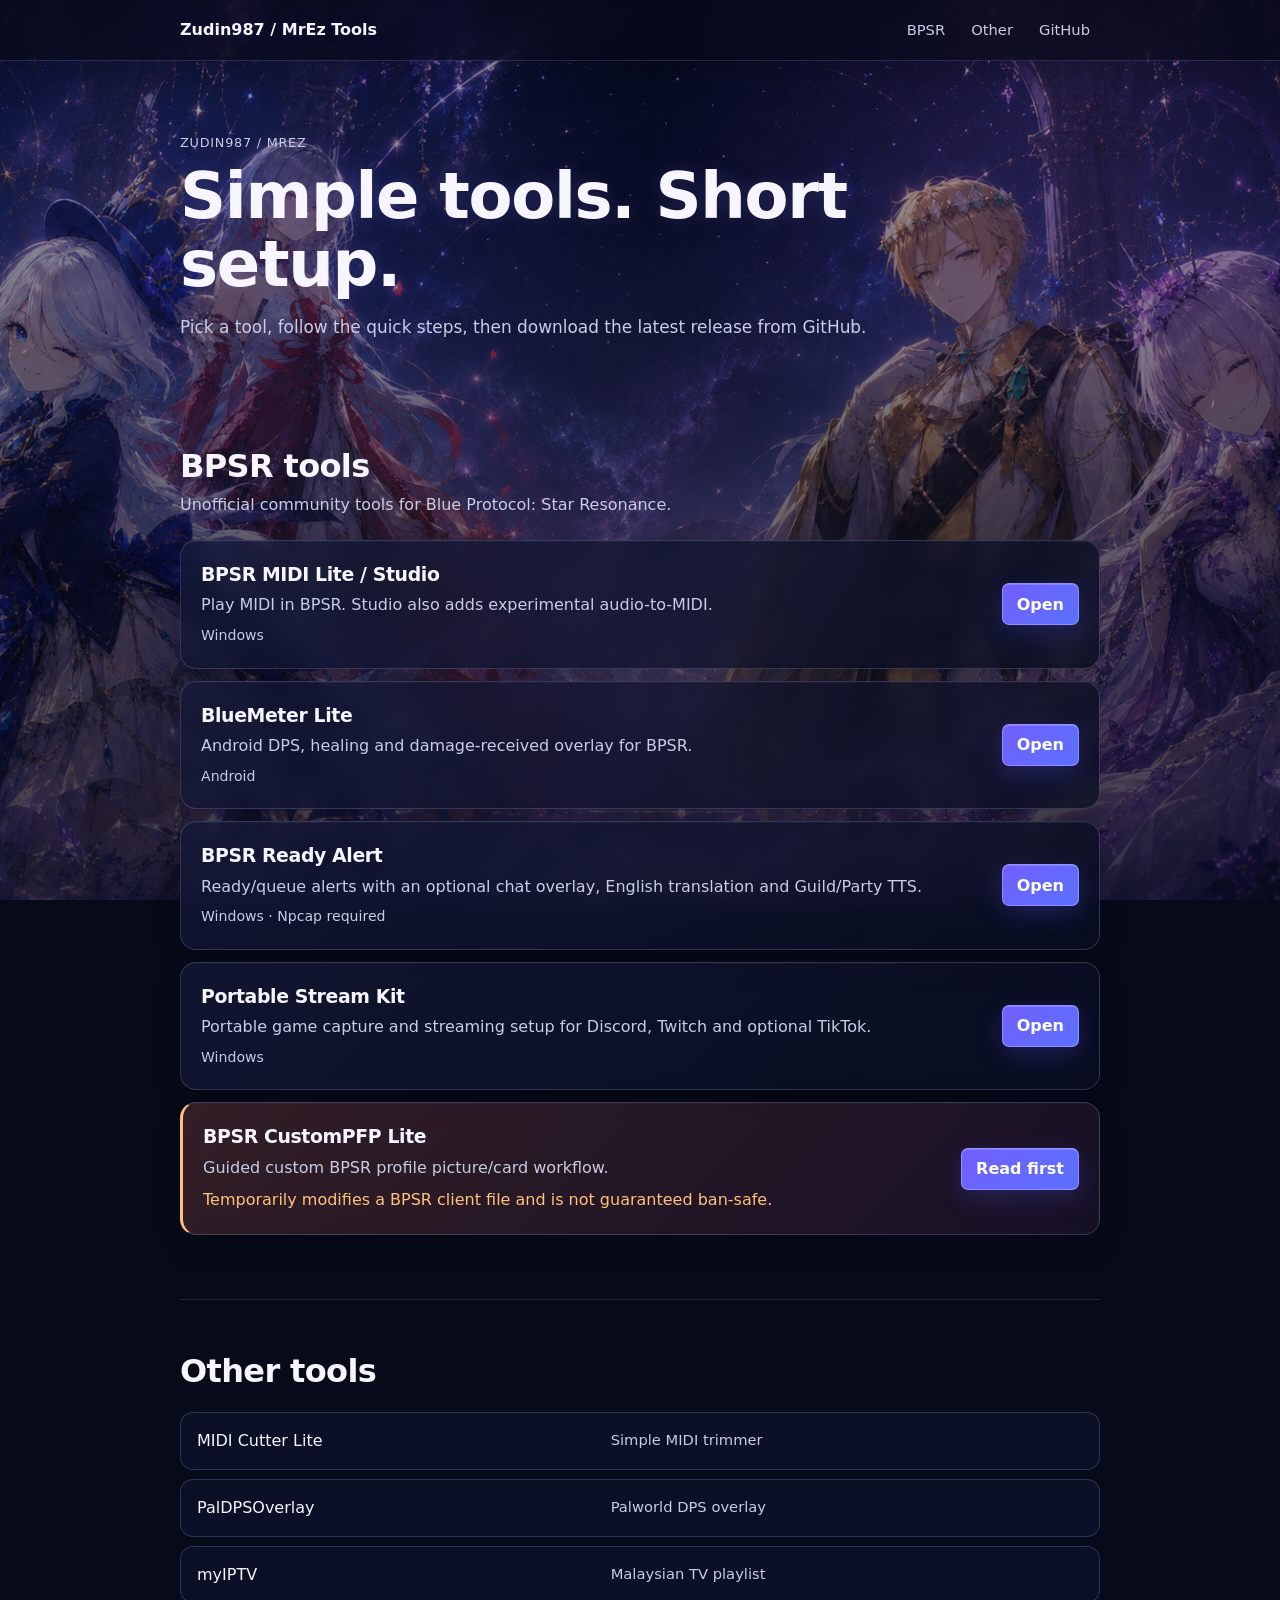
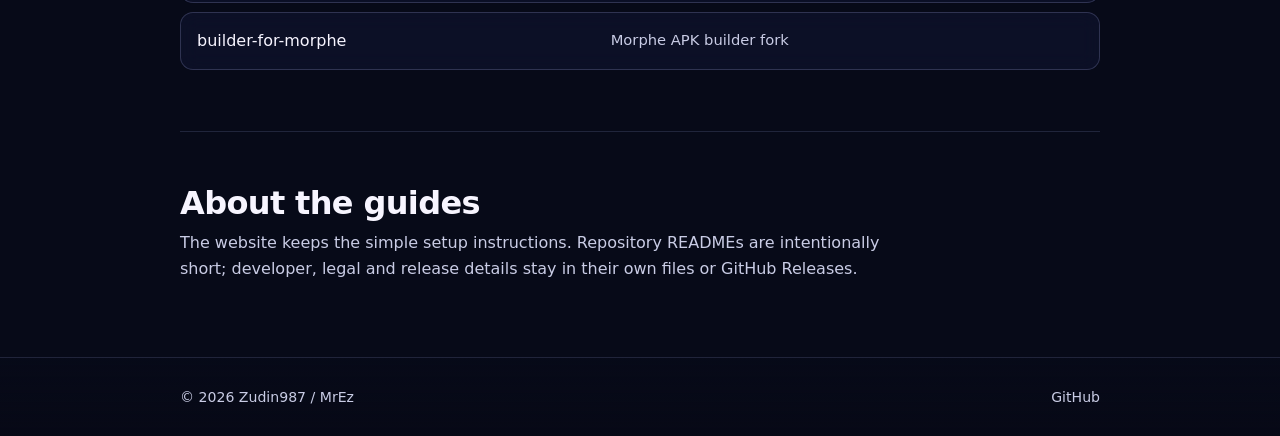
==== index.html @ 85ded92a "Refresh Ready Alert homepage summary" ====
<!doctype html>
<html lang="en">
<head>
  <meta charset="utf-8">
  <meta name="viewport" content="width=device-width, initial-scale=1">
  <meta name="description" content="Simple BPSR, MIDI and streaming tools by Zudin987 / MrEz.">
  <meta name="theme-color" content="#080b1f">
  <meta property="og:title" content="Zudin987 / MrEz Tools">
  <meta property="og:description" content="Simple tools, short setup guides and GitHub downloads.">
  <meta property="og:type" content="website">
  <meta property="og:url" content="https://zudin987.github.io/">
  <link rel="canonical" href="https://zudin987.github.io/">
  <title>Zudin987 / MrEz Tools</title>
  <link rel="icon" href="/favicon.svg" type="image/svg+xml">
  <link rel="stylesheet" href="/styles.css">
  <link rel="stylesheet" href="/theme.css">
  <script>document.documentElement.classList.add('js')</script>
  <script src="/script.js" defer></script>
</head>
<body class="theme-home">
  <a class="skip-link" href="#main">Skip to main content</a>

  <header class="site-header">
    <div class="shell header-inner">
      <a class="brand" href="/">Zudin987 / MrEz Tools</a>
      <button class="nav-toggle" type="button" aria-expanded="false" aria-controls="site-nav">Menu</button>
      <nav id="site-nav" class="site-nav" aria-label="Main navigation">
        <a href="#bpsr-tools">BPSR</a>
        <a href="#other-tools">Other</a>
        <a href="https://github.com/Zudin987">GitHub</a>
      </nav>
    </div>
  </header>

  <main id="main">
    <section class="hero shell">
      <p class="eyebrow">Zudin987 / MrEz</p>
      <h1>Simple tools. Short setup.</h1>
      <p class="hero-lede">Pick a tool, follow the quick steps, then download the latest release from GitHub.</p>
    </section>

    <section id="bpsr-tools" class="section shell">
      <div class="section-heading">
        <h2>BPSR tools</h2>
        <p>Unofficial community tools for Blue Protocol: Star Resonance.</p>
      </div>

      <div class="tool-list">
        <article class="tool-row">
          <div class="tool-copy">
            <h3>BPSR MIDI Lite / Studio</h3>
            <p>Play MIDI in BPSR. Studio also adds experimental audio-to-MIDI.</p>
            <p class="meta">Windows</p>
          </div>
          <a class="button" href="/projects/bpsr-midi/">Open</a>
        </article>

        <article class="tool-row">
          <div class="tool-copy">
            <h3>BlueMeter Lite</h3>
            <p>Android DPS, healing and damage-received overlay for BPSR.</p>
            <p class="meta">Android</p>
          </div>
          <a class="button" href="/projects/bluemeter/">Open</a>
        </article>

        <article class="tool-row">
          <div class="tool-copy">
            <h3>BPSR Ready Alert</h3>
            <p>Ready/queue alerts with an optional chat overlay, English translation and Guild/Party TTS.</p>
            <p class="meta">Windows · Npcap required</p>
          </div>
          <a class="button" href="/projects/readyalert/">Open</a>
        </article>

        <article class="tool-row">
          <div class="tool-copy">
            <h3>Portable Stream Kit</h3>
            <p>Portable game capture and streaming setup for Discord, Twitch and optional TikTok.</p>
            <p class="meta">Windows</p>
          </div>
          <a class="button" href="/projects/streamkit/">Open</a>
        </article>

        <article class="tool-row warning-row">
          <div class="tool-copy">
            <h3>BPSR CustomPFP Lite</h3>
            <p>Guided custom BPSR profile picture/card workflow.</p>
            <p class="warning-text">Temporarily modifies a BPSR client file and is not guaranteed ban-safe.</p>
          </div>
          <a class="button" href="/projects/custompfp/">Read first</a>
        </article>
      </div>
    </section>

    <section id="other-tools" class="section shell">
      <div class="section-heading"><h2>Other tools</h2></div>
      <div class="simple-links">
        <a href="https://github.com/Zudin987/MIDI-Cutter-Lite"><span>MIDI Cutter Lite</span><small>Simple MIDI trimmer</small></a>
        <a href="https://github.com/Zudin987/PalDPSOverlay"><span>PalDPSOverlay</span><small>Palworld DPS overlay</small></a>
        <a href="https://github.com/Zudin987/myIPTV"><span>myIPTV</span><small>Malaysian TV playlist</small></a>
        <a href="https://github.com/Zudin987/builder-for-morphe"><span>builder-for-morphe</span><small>Morphe APK builder fork</small></a>
      </div>
    </section>

    <section class="section shell note-section">
      <h2>About the guides</h2>
      <p>The website keeps the simple setup instructions. Repository READMEs are intentionally short; developer, legal and release details stay in their own files or GitHub Releases.</p>
    </section>
  </main>

  <footer class="site-footer">
    <div class="shell footer-inner">
      <span>© <span id="year">2026</span> Zudin987 / MrEz</span>
      <a href="https://github.com/Zudin987">GitHub</a>
    </div>
  </footer>
</body>
</html>
---- styles.css ----
:root {
  color-scheme: dark;
  --bg: #0d1117;
  --surface: #161b22;
  --text: #f0f3f6;
  --muted: #9da7b3;
  --line: #30363d;
  --link: #7cb7ff;
  --button: #2f81f7;
  --button-hover: #388bfd;
  --warning: #d9b75f;
  --warning-bg: #1c1911;
}

* { box-sizing: border-box; }
html { scroll-behavior: smooth; }
body {
  margin: 0;
  min-width: 320px;
  color: var(--text);
  background: var(--bg);
  font-family: ui-sans-serif, system-ui, -apple-system, BlinkMacSystemFont, "Segoe UI", sans-serif;
  font-size: 16px;
  line-height: 1.6;
  -webkit-font-smoothing: antialiased;
}
img { display: block; max-width: 100%; height: auto; }
a { color: inherit; text-decoration: none; }
p, li, dd, dt, small, span { overflow-wrap: anywhere; }
strong, b { font-weight: 600; }
h1, h2, h3 { margin-top: 0; font-weight: 600; letter-spacing: -.02em; }
h1 { font-size: clamp(2.2rem, 6vw, 4rem); line-height: 1.05; }
h2 { font-size: clamp(1.55rem, 3vw, 2rem); line-height: 1.2; }
h3 { font-size: 1.18rem; line-height: 1.35; }
code {
  padding: .1rem .3rem;
  border: 1px solid var(--line);
  border-radius: 5px;
  background: var(--surface);
  font-size: .92em;
}

.shell { width: min(920px, calc(100% - 32px)); margin-inline: auto; }
.skip-link {
  position: fixed;
  top: 10px;
  left: 10px;
  z-index: 200;
  transform: translateY(-150%);
  padding: 9px 12px;
  border-radius: 7px;
  background: white;
  color: #111;
}
.skip-link:focus { transform: none; }
a:focus-visible, button:focus-visible, summary:focus-visible {
  outline: 3px solid var(--link);
  outline-offset: 3px;
}

.site-header {
  position: sticky;
  top: 0;
  z-index: 100;
  border-bottom: 1px solid var(--line);
  background: rgba(13, 17, 23, .96);
}
.header-inner {
  min-height: 60px;
  display: flex;
  align-items: center;
  justify-content: space-between;
  gap: 20px;
}
.brand { font-weight: 600; white-space: nowrap; }
.brand-mark { display: none; }
.brand-text strong { color: inherit; font-weight: inherit; }
.site-nav { display: flex; align-items: center; gap: 6px; }
.site-nav a {
  min-height: 40px;
  display: inline-flex;
  align-items: center;
  padding: 0 10px;
  border-radius: 7px;
  color: var(--muted);
  font-size: .92rem;
}
.site-nav a:hover { color: var(--text); background: var(--surface); }
.nav-github { border: 0 !important; }
.nav-toggle {
  display: none;
  min-height: 42px;
  padding: 0 12px;
  border: 1px solid var(--line);
  border-radius: 7px;
  color: var(--text);
  background: transparent;
  font: inherit;
}

.hero { padding-block: 72px 54px; }
.hero .eyebrow { margin-bottom: 10px; }
.hero h1 { max-width: 720px; margin-bottom: 16px; }
.hero-lede, .product-lede {
  max-width: 700px;
  margin: 0;
  color: var(--muted);
  font-size: 1.06rem;
}
.hero-summary, .trust-band { display: none; }
.eyebrow {
  margin: 0 0 8px;
  color: var(--muted);
  font-size: .8rem;
  font-weight: 500;
  letter-spacing: .06em;
  text-transform: uppercase;
}

.section { padding-block: 52px; scroll-margin-top: 72px; }
.section + .section { border-top: 1px solid var(--line); }
.section-soft { background: transparent; border: 0; }
.section-heading {
  display: block;
  margin-bottom: 22px;
}
.section-heading h2 { margin-bottom: 7px; }
.section-heading p { max-width: 680px; margin: 0; color: var(--muted); }
.compact-heading { margin-bottom: 18px; }

.tool-list { border-top: 1px solid var(--line); }
.tool-row {
  display: grid;
  grid-template-columns: minmax(0, 1fr) auto;
  align-items: center;
  gap: 24px;
  padding: 22px 0;
  border-bottom: 1px solid var(--line);
}
.tool-copy { min-width: 0; }
.tool-row h3 { margin-bottom: 5px; }
.tool-row p { margin: 0; color: var(--muted); }
.tool-row .meta { margin-top: 6px; font-size: .88rem; }
.warning-row { border-left: 3px solid var(--warning); padding-left: 14px; }
.warning-text { margin-top: 7px !important; color: var(--warning) !important; }

.button {
  min-height: 42px;
  display: inline-flex;
  align-items: center;
  justify-content: center;
  padding: 0 14px;
  border: 1px solid var(--button);
  border-radius: 7px;
  background: var(--button);
  color: white;
  font-weight: 600;
  line-height: 1.2;
  text-align: center;
  white-space: normal;
}
.button:hover { background: var(--button-hover); border-color: var(--button-hover); }
.button.secondary {
  border-color: var(--line);
  background: transparent;
  color: var(--text);
}
.button.secondary:hover { background: var(--surface); }
.button.small { min-height: 40px; font-size: .92rem; }
.text-link { color: var(--link); font-weight: 500; }
.text-link:hover { text-decoration: underline; text-underline-offset: 3px; }
.text-link.strong { font-weight: 500; }

.simple-links { border-top: 1px solid var(--line); }
.simple-links a {
  min-width: 0;
  display: grid;
  grid-template-columns: minmax(0, 1fr) minmax(0, 1.2fr);
  gap: 20px;
  padding: 16px 0;
  border-bottom: 1px solid var(--line);
}
.simple-links span { font-weight: 500; }
.simple-links small { color: var(--muted); font-size: .92rem; }
.note-section h2 { margin-bottom: 8px; }
.note-section p { max-width: 720px; margin: 0; color: var(--muted); }

/* Product pages */
.breadcrumb {
  display: flex;
  flex-wrap: wrap;
  gap: 7px;
  padding-top: 24px;
  color: var(--muted);
  font-size: .88rem;
}
.breadcrumb a { color: var(--link); }
.product-hero {
  display: block;
  padding-block: 38px 48px;
}
.product-kicker { margin-bottom: 10px; }
.product-icon { display: none; }
.product-kicker .eyebrow { margin: 0; }
.product-hero h1 { max-width: 760px; margin-bottom: 16px; }
.product-hero h1 span { color: inherit; }
.product-badges, .badges, .tool-meta { display: none; }
.product-actions, .hero-actions, .tool-actions, .asset-actions {
  display: flex;
  flex-wrap: wrap;
  gap: 10px;
  margin-top: 22px;
}
.release-line { margin: 14px 0 0; color: var(--muted); font-size: .88rem; }
.release-line strong { color: inherit; font-weight: 500; }
.facts-card { display: none; }

.product-section { border-top: 1px solid var(--line); }
.content-grid { display: block; }
.main-column, .side-column { display: block; }
.side-column { position: static; }
.content-card, .download-panel {
  margin: 0;
  padding: 36px 0;
  border: 0;
  border-bottom: 1px solid var(--line);
  border-radius: 0;
  background: transparent;
  box-shadow: none;
}
.content-card h2, .download-panel h2 { margin-bottom: 14px; }
.content-card h3 { margin: 22px 0 6px; }
.content-card p, .download-panel p { color: var(--muted); }
.content-card > p:last-child, .download-panel > p:last-child { margin-bottom: 0; }

.step-list, .feature-list {
  margin: 16px 0 0;
  padding-left: 1.4rem;
}
.step-list li, .feature-list li { margin: 12px 0; padding-left: 4px; }
.step-list li div { display: block; }
.step-list li strong, .step-list li span { display: block; }
.step-list li strong { margin-bottom: 2px; color: var(--text); font-weight: 500; }
.step-list li span { color: var(--muted); }
.feature-list { color: var(--muted); }

.warning-box, .inline-warning, .info-box {
  margin-top: 18px;
  padding: 14px 16px;
  border: 1px solid var(--line);
  border-radius: 7px;
  background: var(--surface);
  color: var(--muted);
}
.warning-box, .inline-warning {
  border-color: #665822;
  background: var(--warning-bg);
  color: #d8c783;
}
.warning-box strong, .inline-warning strong, .info-box strong { color: inherit; font-weight: 500; }

.asset-choice { margin: 16px 0; border-top: 1px solid var(--line); }
.asset-choice a {
  min-width: 0;
  display: grid;
  grid-template-columns: minmax(0, 1fr) auto;
  gap: 16px;
  align-items: center;
  padding: 14px 0;
  border-bottom: 1px solid var(--line);
}
.asset-choice a:hover { color: var(--link); }
.asset-choice span, .asset-choice small { overflow-wrap: anywhere; }
.asset-choice small { display: block; margin-top: 2px; color: var(--muted); }

.links-list { border-top: 1px solid var(--line); }
.links-list a {
  min-width: 0;
  display: grid;
  grid-template-columns: minmax(0, 1fr) auto;
  gap: 16px;
  padding: 12px 0;
  border-bottom: 1px solid var(--line);
  color: var(--link);
}
.screenshot-frame { margin-top: 20px; max-width: 760px; }
.screenshot-frame img { border: 1px solid var(--line); border-radius: 7px; }
.product-footer-cta {
  display: block;
  padding: 0;
  border: 0;
  background: transparent;
}
.product-footer-cta h2 { margin-bottom: 6px; }
.product-footer-cta p { max-width: 650px; margin: 0 0 18px; color: var(--muted); }

/* Compatibility with the old directory/FAQ markup if reached */
.tool-grid, .utility-list, .faq-grid { display: block; }
.tool-card, .utility-list a, details {
  padding: 18px 0;
  border: 0;
  border-bottom: 1px solid var(--line);
  border-radius: 0;
  background: transparent;
}
.tool-card-top, .tool-icon, .utility-mark { display: none; }
.tool-purpose { margin: 0 0 4px; color: var(--muted); font-size: .88rem; font-weight: 400; }
summary { padding: 14px 0; font-weight: 500; cursor: pointer; }
details p { padding: 0 0 16px; color: var(--muted); }
.about-strip { display: block; }
.about-strip p { color: var(--muted); }

.site-footer { margin-top: 24px; border-top: 1px solid var(--line); }
.footer-inner {
  min-height: 78px;
  display: flex;
  align-items: center;
  justify-content: space-between;
  gap: 20px;
  color: var(--muted);
  font-size: .88rem;
}
.footer-inner p { max-width: 620px; margin: 0; text-align: right; }
.footer-brand { display: flex; align-items: center; }

@media (max-width: 700px) {
  .shell { width: min(100% - 24px, 920px); }
  .header-inner { min-height: 56px; }
  .nav-toggle { display: inline-flex; align-items: center; }
  .js .site-nav {
    display: none;
    position: absolute;
    top: 56px;
    left: 12px;
    right: 12px;
    flex-direction: column;
    align-items: stretch;
    padding: 8px;
    border: 1px solid var(--line);
    border-radius: 8px;
    background: var(--surface);
  }
  .js .site-nav.open { display: flex; }
  .site-nav a { min-height: 44px; }
  .hero { padding-block: 52px 40px; }
  .section { padding-block: 42px; }
  .tool-row { grid-template-columns: 1fr; gap: 14px; }
  .tool-row .button { width: 100%; }
  .simple-links a { grid-template-columns: 1fr; gap: 2px; }
  .product-hero { padding-block: 30px 38px; }
  .product-actions, .hero-actions, .asset-actions { flex-direction: column; align-items: stretch; }
  .product-actions .button, .hero-actions .button, .asset-actions .button { width: 100%; }
  .content-card, .download-panel { padding: 30px 0; }
  .footer-inner { min-height: 0; padding: 24px 0; flex-direction: column; align-items: flex-start; gap: 8px; }
  .footer-inner p { text-align: left; }
}

@media (prefers-reduced-motion: reduce) {
  html { scroll-behavior: auto; }
}
---- theme.css ----
:root {
  --bg: #070a18;
  --surface: rgba(14, 18, 40, 0.78);
  --surface-strong: rgba(9, 12, 30, 0.88);
  --text: #f7f5ff;
  --muted: #c9cce5;
  --line: rgba(172, 179, 236, 0.22);
  --link: #dce3ff;
  --button: #7362ff;
  --button-hover: #8778ff;
  --warning: #ffc27d;
  --warning-bg: rgba(58, 33, 26, 0.82);
  --desktop-bg: url("/assets/art/background-desktop.png");
  --mobile-bg: url("/assets/art/background-mobile.png");
}

html { background: var(--bg); }

body {
  position: relative;
  isolation: isolate;
  background: linear-gradient(180deg, rgba(6, 8, 21, 0.88), rgba(7, 9, 24, 0.84));
  background-attachment: fixed;
}

body::before {
  content: "";
  position: fixed;
  inset: 0;
  z-index: -3;
  pointer-events: none;
  background:
    linear-gradient(180deg, rgba(8, 10, 24, 0.26), rgba(8, 10, 24, 0.58)),
    var(--desktop-bg) center top / cover no-repeat;
}

body::after {
  content: "";
  position: fixed;
  inset: 0;
  z-index: -2;
  pointer-events: none;
  background:
    radial-gradient(circle at 18% 20%, rgba(86, 102, 255, 0.14), transparent 26rem),
    radial-gradient(circle at 82% 18%, rgba(176, 108, 255, 0.14), transparent 24rem),
    radial-gradient(circle at 50% 72%, rgba(255, 177, 220, 0.08), transparent 28rem),
    linear-gradient(180deg, rgba(7, 9, 24, 0.10), rgba(7, 9, 24, 0.42));
}

.site-header {
  border-bottom-color: rgba(146, 153, 223, 0.22);
  background: rgba(8, 10, 25, 0.68);
  backdrop-filter: blur(14px) saturate(1.12);
  -webkit-backdrop-filter: blur(14px) saturate(1.12);
  box-shadow: 0 12px 36px rgba(0, 0, 0, 0.18);
}

.brand,
.hero h1,
.product-hero h1 {
  text-shadow: 0 0 20px rgba(140, 132, 255, 0.18);
}

.hero,
.product-hero {
  min-height: 0;
  padding-right: 0;
  overflow: hidden;
}

.hero::before,
.hero::after,
.product-hero::before,
.product-hero::after {
  display: none;
}

.section + .section,
.product-section,
.site-footer {
  border-color: rgba(151, 158, 220, 0.18);
}

.tool-list,
.simple-links,
.links-list,
.asset-choice { border-top: 0; }

.tool-row,
.simple-links a,
.content-card,
.download-panel,
.asset-choice,
.warning-box,
.inline-warning {
  position: relative;
  backdrop-filter: blur(10px);
  -webkit-backdrop-filter: blur(10px);
}

.tool-row {
  margin: 12px 0;
  padding: 21px 20px;
  border: 1px solid var(--line);
  border-radius: 16px;
  background: linear-gradient(135deg, rgba(20, 25, 56, 0.76), rgba(10, 14, 34, 0.80));
  box-shadow: inset 0 1px rgba(255, 255, 255, 0.03), 0 10px 30px rgba(0, 0, 0, 0.16);
}

.tool-row:hover {
  border-color: rgba(170, 177, 255, 0.46);
  box-shadow: inset 0 1px rgba(255, 255, 255, 0.04), 0 14px 36px rgba(0, 0, 0, 0.22);
}

.warning-row {
  border-left: 3px solid var(--warning);
  background: linear-gradient(135deg, rgba(63, 36, 42, 0.78), rgba(25, 18, 40, 0.84));
}

.simple-links a {
  margin: 9px 0;
  padding: 15px 16px;
  border: 1px solid var(--line);
  border-radius: 13px;
  background: rgba(15, 20, 46, 0.68);
}

.simple-links a:hover,
.links-list a:hover,
.asset-choice a:hover {
  border-color: rgba(171, 178, 255, 0.44);
  background: rgba(28, 34, 68, 0.80);
}

.content-card,
.download-panel {
  margin: 15px 0;
  padding: 28px;
  border: 1px solid var(--line);
  border-radius: 16px;
  background: linear-gradient(145deg, rgba(17, 22, 49, 0.82), rgba(10, 14, 34, 0.82));
  box-shadow: 0 14px 40px rgba(0, 0, 0, 0.18);
}

.links-list a,
.asset-choice a {
  padding-inline: 11px;
  border-bottom-color: rgba(151, 158, 220, 0.16);
  border-radius: 8px;
}

.button {
  border-color: rgba(177, 171, 255, 0.58);
  background: linear-gradient(135deg, #725fff, #5a70ff);
  box-shadow: 0 8px 24px rgba(82, 84, 255, 0.24), inset 0 1px rgba(255, 255, 255, 0.18);
}

.button:hover {
  border-color: rgba(214, 209, 255, 0.72);
  background: linear-gradient(135deg, #8574ff, #6a82ff);
}

.button.secondary {
  border-color: var(--line);
  background: rgba(21, 27, 58, 0.78);
}

.button.secondary:hover { background: rgba(35, 42, 82, 0.86); }

.warning-box,
.inline-warning {
  border-color: rgba(255, 190, 116, 0.36);
  background: linear-gradient(135deg, rgba(70, 39, 38, 0.82), rgba(42, 26, 42, 0.82));
}

.screenshot-frame img {
  border-color: rgba(163, 170, 238, 0.28);
  border-radius: 14px;
  box-shadow: 0 16px 40px rgba(0, 0, 0, 0.24);
}

.site-footer {
  background: linear-gradient(180deg, rgba(10, 13, 29, 0.14), rgba(7, 9, 22, 0.78));
}

@media (max-width: 900px) {
  body::before {
    background:
      linear-gradient(180deg, rgba(8, 10, 24, 0.34), rgba(8, 10, 24, 0.62)),
      var(--desktop-bg) 60% top / cover no-repeat;
  }
}

@media (max-width: 700px) {
  .tool-row {
    padding: 18px 16px;
    border-radius: 13px;
  }

  .content-card,
  .download-panel {
    padding: 22px 17px;
    border-radius: 13px;
  }

  .simple-links a { padding: 14px; }

  body::before {
    background:
      linear-gradient(180deg, rgba(8, 10, 24, 0.42), rgba(8, 10, 24, 0.70)),
      var(--mobile-bg) center top / cover no-repeat;
  }
}

@media (prefers-reduced-transparency: reduce) {
  .site-header,
  .tool-row,
  .content-card,
  .download-panel,
  .warning-box,
  .inline-warning {
    backdrop-filter: none;
    -webkit-backdrop-filter: none;
  }
}
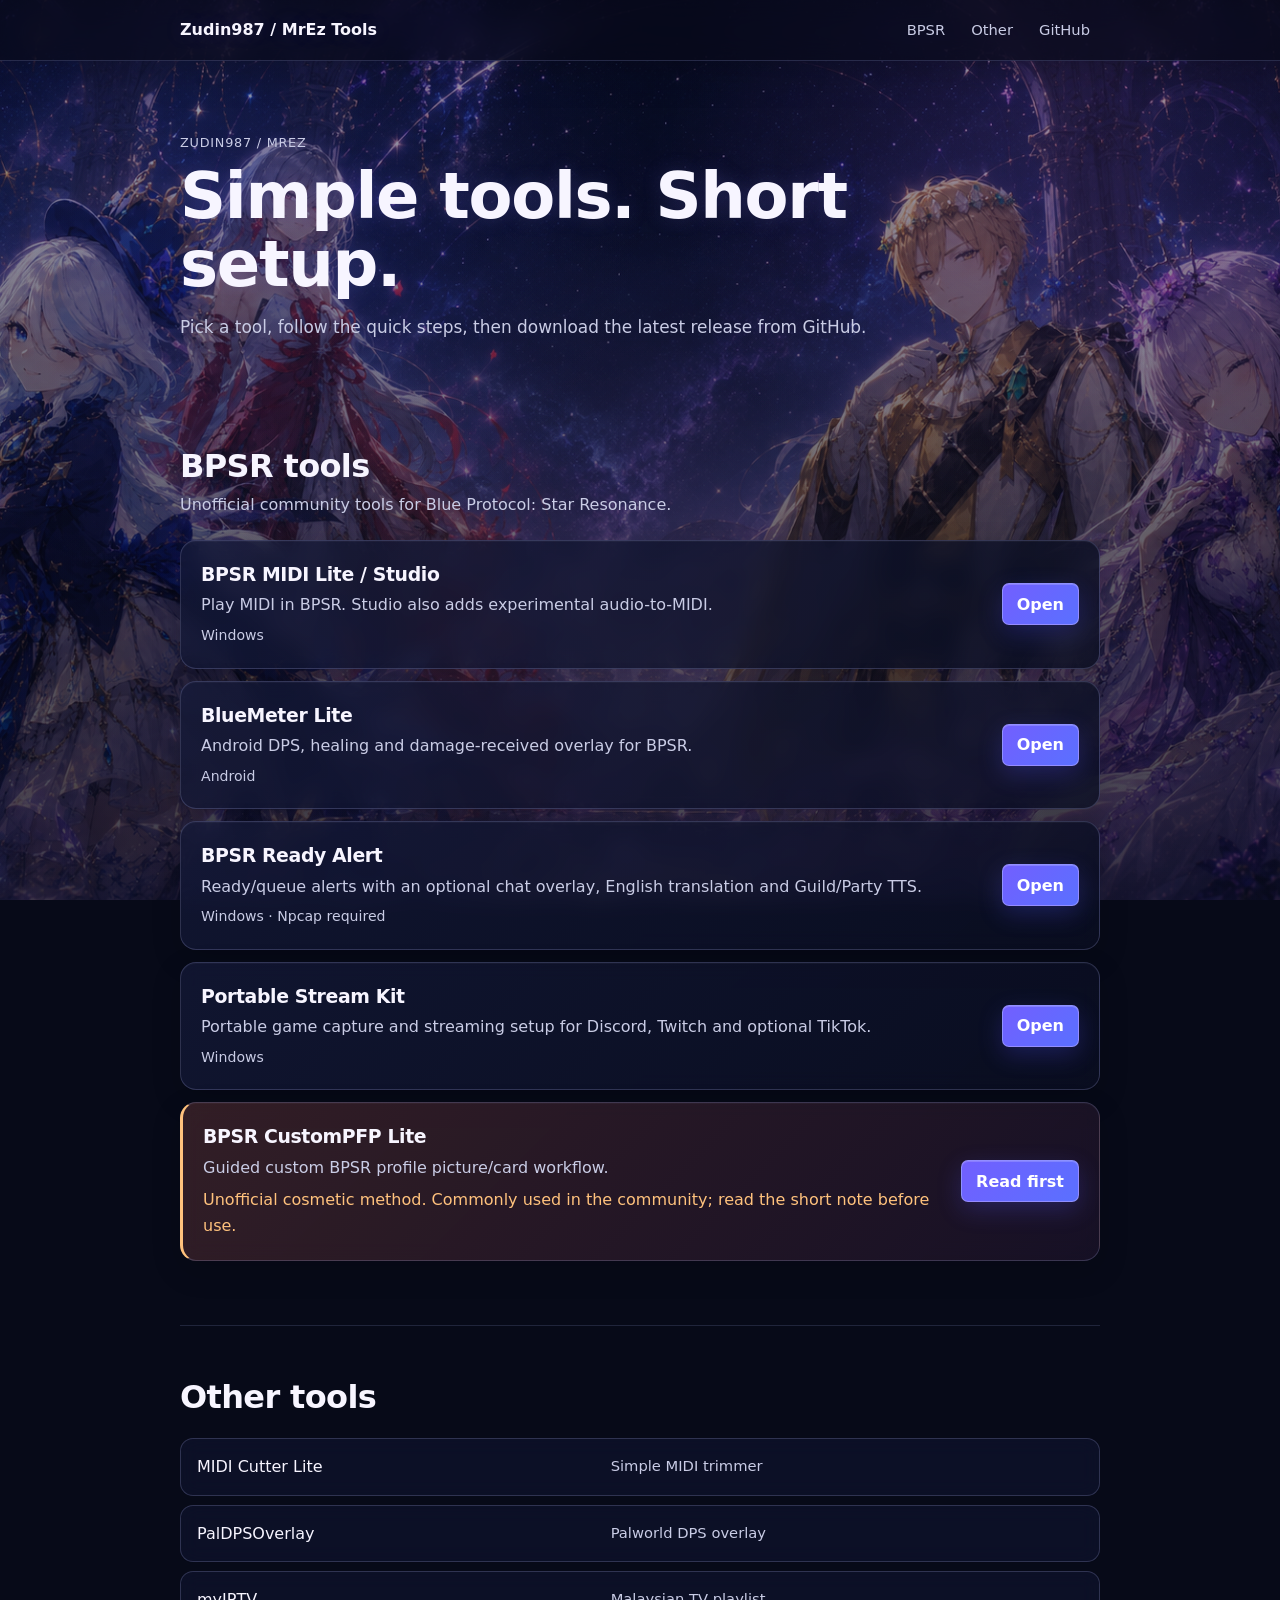
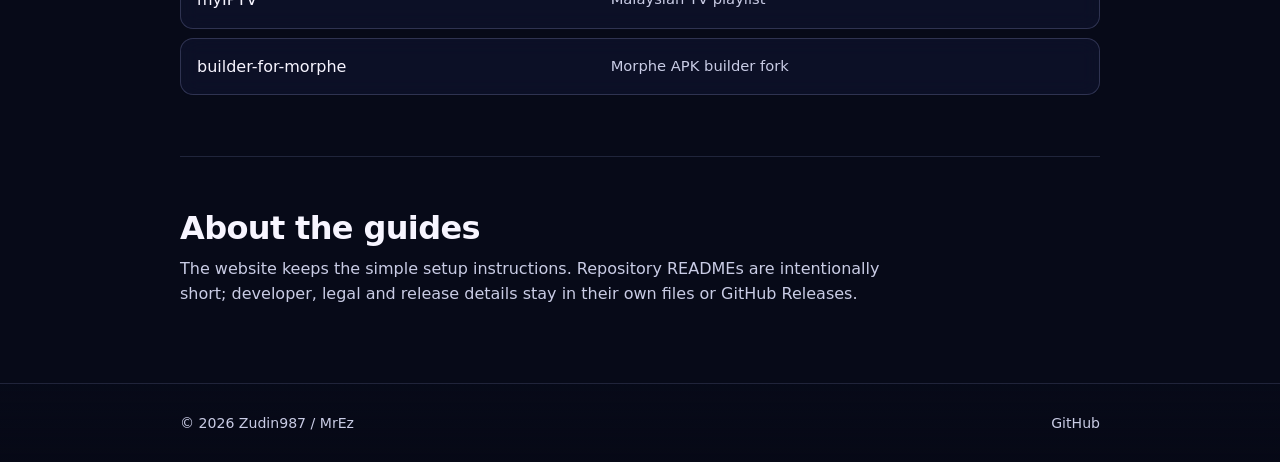
==== commit 5fa16d94: "Soften CustomPFP homepage note" ====
--- a/index.html
+++ b/index.html
@@ -86,7 +86,7 @@
           <div class="tool-copy">
             <h3>BPSR CustomPFP Lite</h3>
             <p>Guided custom BPSR profile picture/card workflow.</p>
-            <p class="warning-text">Temporarily modifies a BPSR client file and is not guaranteed ban-safe.</p>
+            <p class="warning-text">Unofficial cosmetic method. Commonly used in the community; read the short note before use.</p>
           </div>
           <a class="button" href="/projects/custompfp/">Read first</a>
         </article>
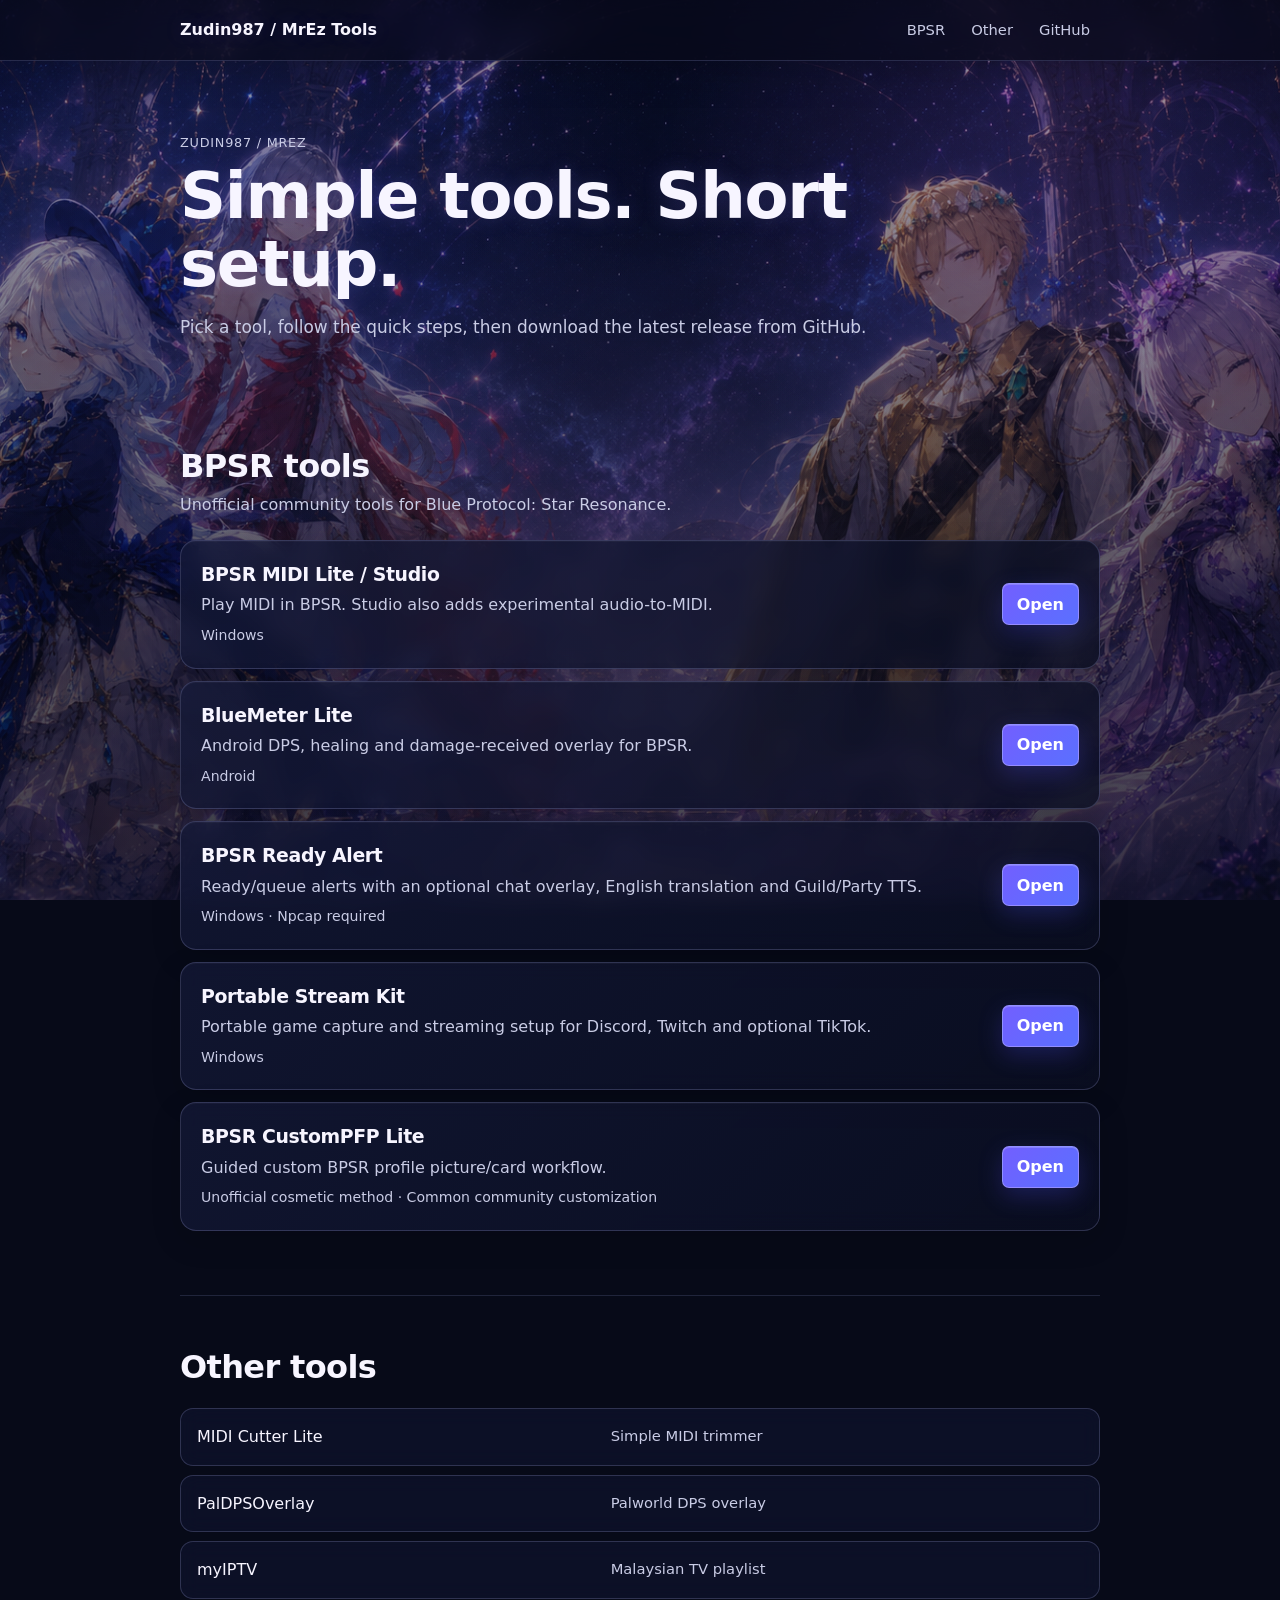
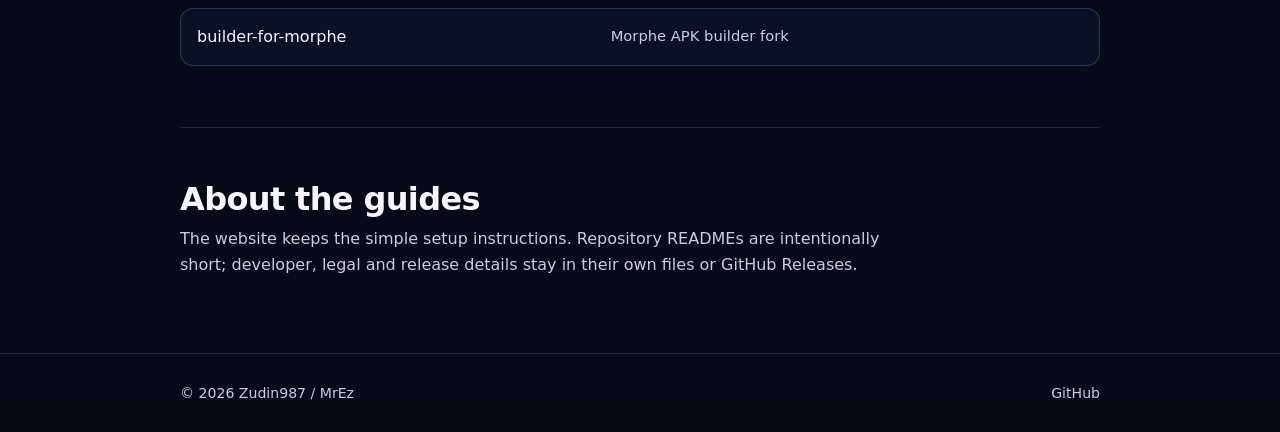
==== commit 88ecb1e3: "Normalize CustomPFP homepage presentation" ====
--- a/index.html
+++ b/index.html
@@ -82,13 +82,13 @@
           <a class="button" href="/projects/streamkit/">Open</a>
         </article>
 
-        <article class="tool-row warning-row">
+        <article class="tool-row">
           <div class="tool-copy">
             <h3>BPSR CustomPFP Lite</h3>
             <p>Guided custom BPSR profile picture/card workflow.</p>
-            <p class="warning-text">Unofficial cosmetic method. Commonly used in the community; read the short note before use.</p>
+            <p class="meta">Unofficial cosmetic method · Common community customization</p>
           </div>
-          <a class="button" href="/projects/custompfp/">Read first</a>
+          <a class="button" href="/projects/custompfp/">Open</a>
         </article>
       </div>
     </section>
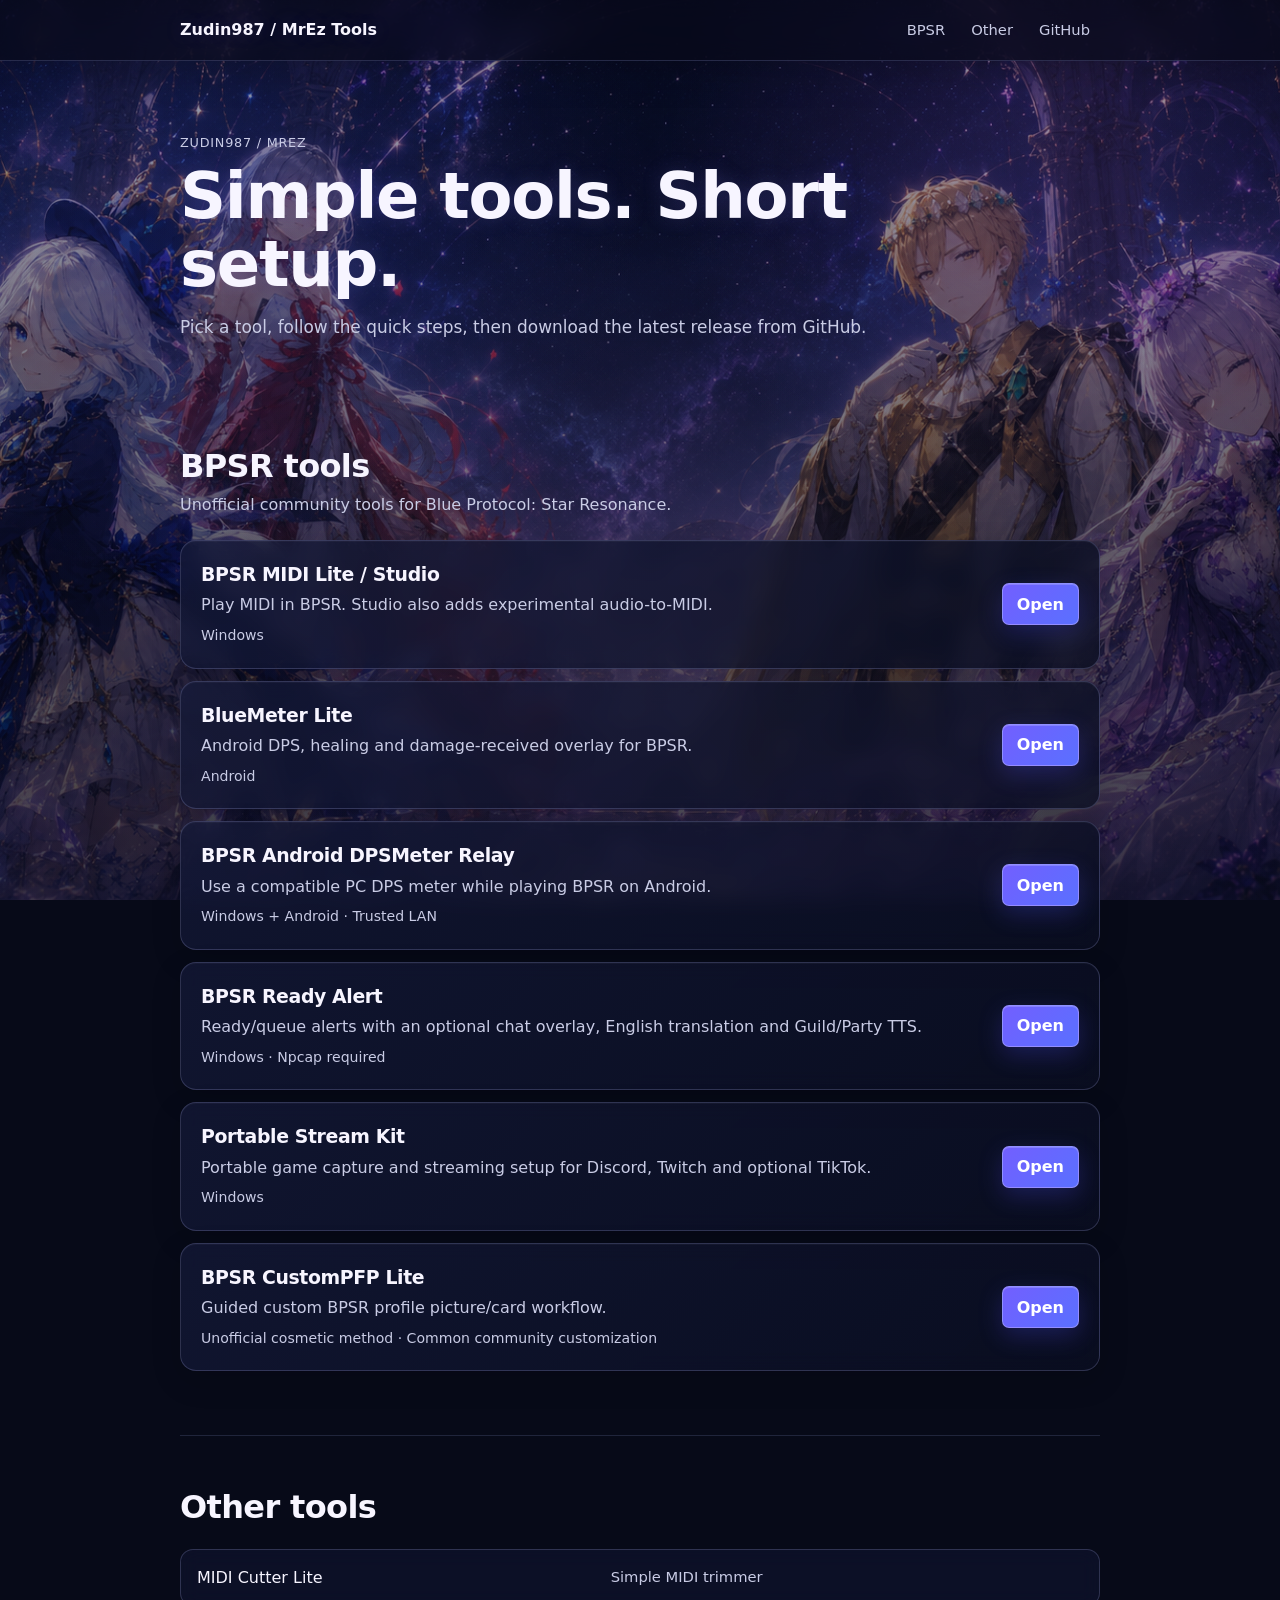
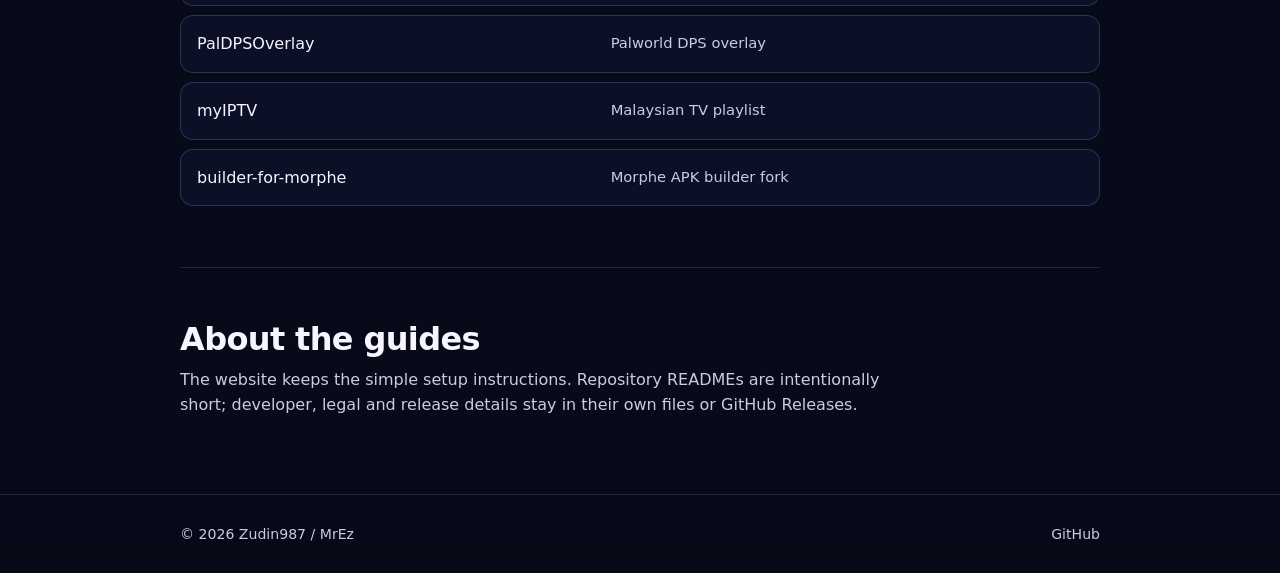
==== commit 6a1f0702: "Add Android Relay to homepage" ====
--- a/index.html
+++ b/index.html
@@ -66,6 +66,15 @@
 
         <article class="tool-row">
           <div class="tool-copy">
+            <h3>BPSR Android DPSMeter Relay</h3>
+            <p>Use a compatible PC DPS meter while playing BPSR on Android.</p>
+            <p class="meta">Windows + Android · Trusted LAN</p>
+          </div>
+          <a class="button" href="/projects/android-relay/">Open</a>
+        </article>
+
+        <article class="tool-row">
+          <div class="tool-copy">
             <h3>BPSR Ready Alert</h3>
             <p>Ready/queue alerts with an optional chat overlay, English translation and Guild/Party TTS.</p>
             <p class="meta">Windows · Npcap required</p>
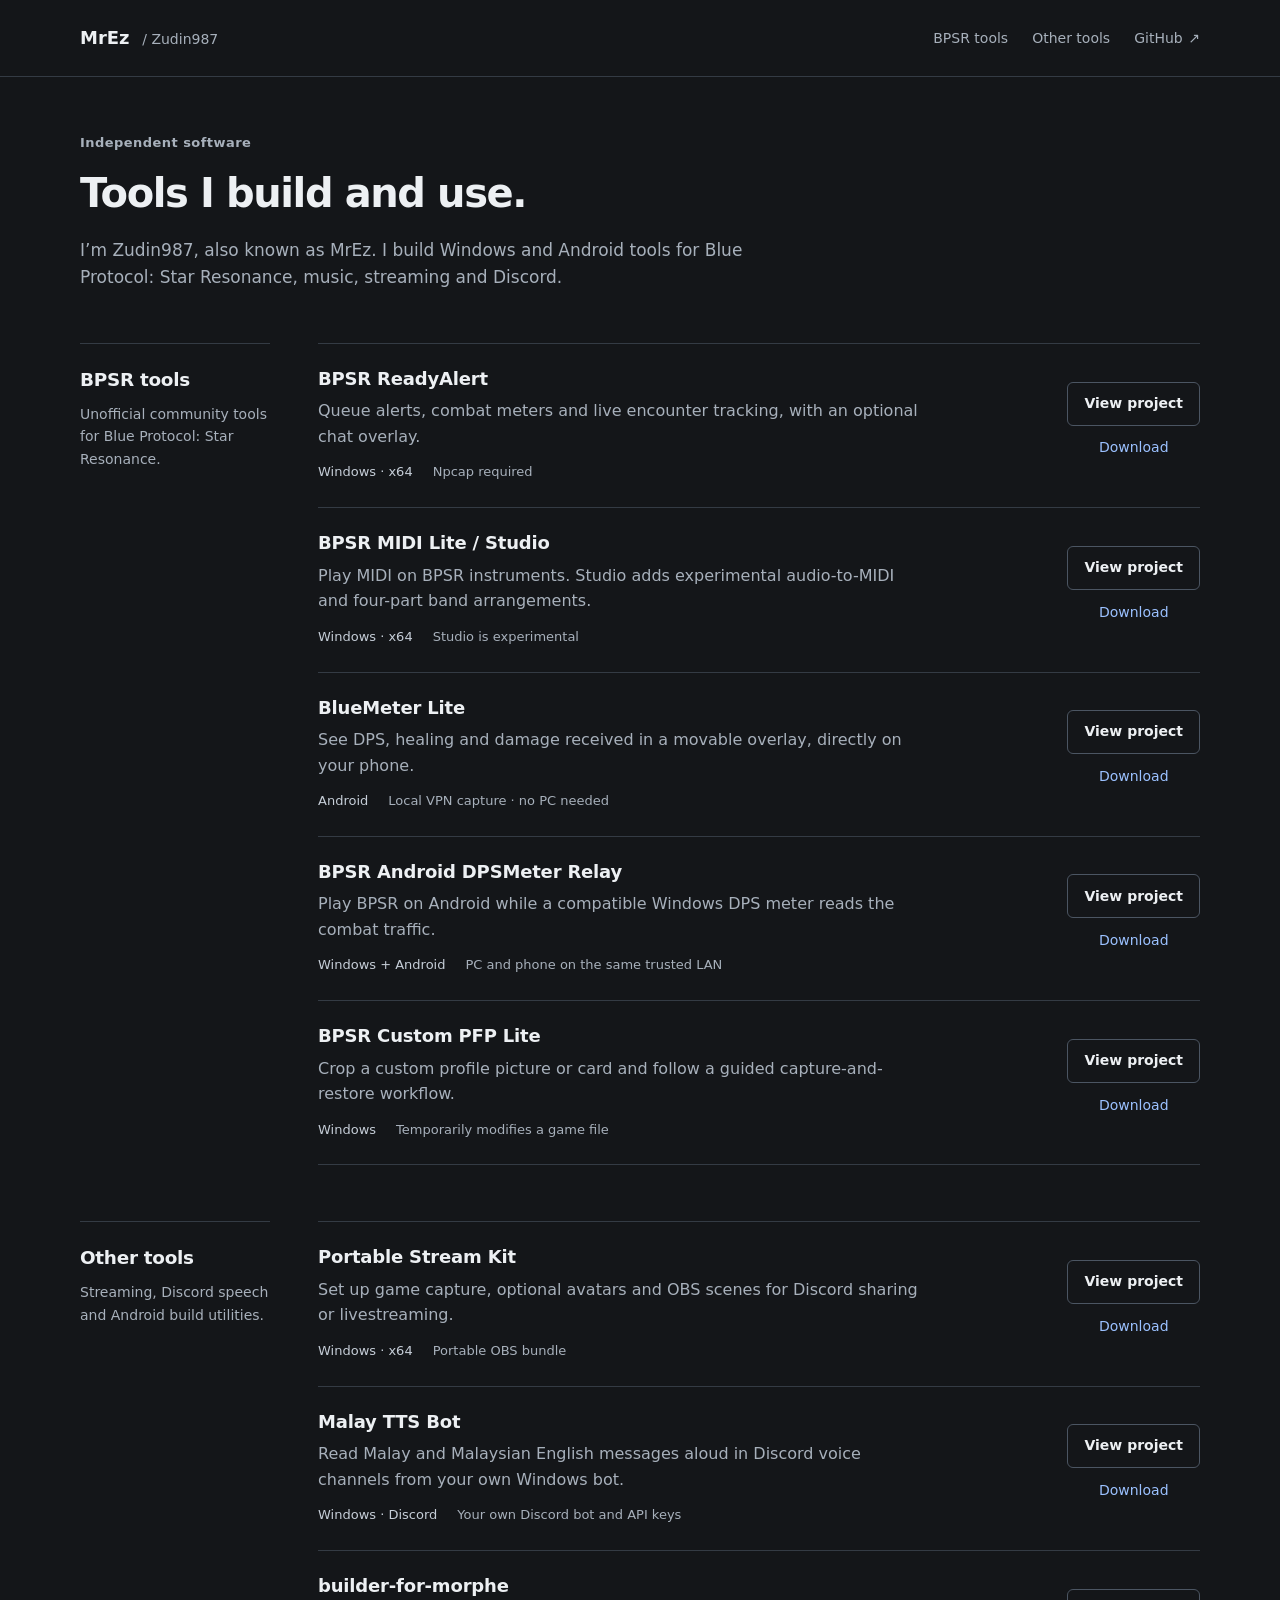
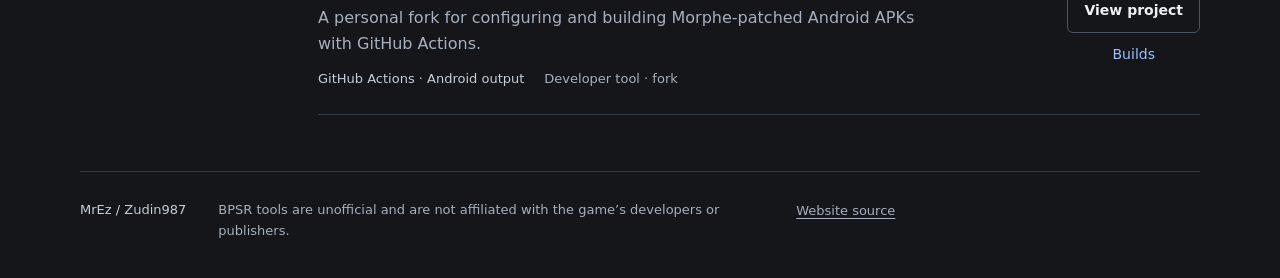
==== commit 5130b148: "Redesign the project directory and unify static project pages" ====
--- a/index.html
+++ b/index.html
@@ -3,126 +3,127 @@
 <head>
   <meta charset="utf-8">
   <meta name="viewport" content="width=device-width, initial-scale=1">
-  <meta name="description" content="Simple BPSR, MIDI and streaming tools by Zudin987 / MrEz.">
-  <meta name="theme-color" content="#080b1f">
-  <meta property="og:title" content="Zudin987 / MrEz Tools">
-  <meta property="og:description" content="Simple tools, short setup guides and GitHub downloads.">
+  <meta name="description" content="Windows and Android tools by MrEz / Zudin987. Explore BPSR companions, MIDI playback, streaming and Discord TTS, with downloads and setup guides.">
+  <meta name="theme-color" content="#141619">
+  <meta property="og:title" content="MrEz / Zudin987 · Windows, Android and BPSR tools">
+  <meta property="og:description" content="Windows and Android tools by MrEz / Zudin987. Explore BPSR companions, MIDI playback, streaming and Discord TTS, with downloads and setup guides.">
   <meta property="og:type" content="website">
   <meta property="og:url" content="https://zudin987.github.io/">
   <link rel="canonical" href="https://zudin987.github.io/">
-  <title>Zudin987 / MrEz Tools</title>
   <link rel="icon" href="/favicon.svg" type="image/svg+xml">
   <link rel="stylesheet" href="/styles.css">
-  <link rel="stylesheet" href="/theme.css">
-  <script>document.documentElement.classList.add('js')</script>
-  <script src="/script.js" defer></script>
+  <title>MrEz / Zudin987 · Windows, Android and BPSR tools</title>
+
 </head>
-<body class="theme-home">
-  <a class="skip-link" href="#main">Skip to main content</a>
-
+<body>
+  <a class="skip-link" href="#main">Skip to content</a>
   <header class="site-header">
     <div class="shell header-inner">
-      <a class="brand" href="/">Zudin987 / MrEz Tools</a>
-      <button class="nav-toggle" type="button" aria-expanded="false" aria-controls="site-nav">Menu</button>
-      <nav id="site-nav" class="site-nav" aria-label="Main navigation">
-        <a href="#bpsr-tools">BPSR</a>
-        <a href="#other-tools">Other</a>
-        <a href="https://github.com/Zudin987">GitHub</a>
+      <a class="brand" href="/" aria-label="MrEz / Zudin987 home">MrEz <span>/ Zudin987</span></a>
+      <nav class="site-nav" aria-label="Main navigation">
+        <a href="/#bpsr-tools">BPSR tools</a>
+        <a href="/#other-tools">Other tools</a>
+        <a href="https://github.com/Zudin987">GitHub <span aria-hidden="true">↗</span></a>
       </nav>
     </div>
   </header>
-
-  <main id="main">
-    <section class="hero shell">
-      <p class="eyebrow">Zudin987 / MrEz</p>
-      <h1>Simple tools. Short setup.</h1>
-      <p class="hero-lede">Pick a tool, follow the quick steps, then download the latest release from GitHub.</p>
-    </section>
-
-    <section id="bpsr-tools" class="section shell">
-      <div class="section-heading">
-        <h2>BPSR tools</h2>
-        <p>Unofficial community tools for Blue Protocol: Star Resonance.</p>
+  <main id="main" class="shell" tabindex="-1">
+    <section class="intro" aria-labelledby="intro-title">
+      <p class="eyebrow">Independent software</p>
+      <h1 id="intro-title">Tools I build and use.</h1>
+      <p>I’m Zudin987, also known as MrEz. I build Windows and Android tools for Blue Protocol: Star Resonance, music, streaming and Discord.</p>
+    </section><section id="bpsr-tools" class="catalog-section" aria-labelledby="bpsr-tools-title">
+          <div class="category-heading"><h2 id="bpsr-tools-title">BPSR tools</h2><p>Unofficial community tools for Blue Protocol: Star Resonance.</p></div>
+          <div class="project-list"><article class="project-row" aria-labelledby="readyalert-title">
+      <div class="project-copy">
+        <h3 id="readyalert-title"><a href="/projects/readyalert/">BPSR ReadyAlert</a></h3>
+        <p>Queue alerts, combat meters and live encounter tracking, with an optional chat overlay.</p>
+        <p class="project-meta"><span>Windows · x64</span><span>Npcap required</span></p>
       </div>
-
-      <div class="tool-list">
-        <article class="tool-row">
-          <div class="tool-copy">
-            <h3>BPSR MIDI Lite / Studio</h3>
-            <p>Play MIDI in BPSR. Studio also adds experimental audio-to-MIDI.</p>
-            <p class="meta">Windows</p>
-          </div>
-          <a class="button" href="/projects/bpsr-midi/">Open</a>
-        </article>
-
-        <article class="tool-row">
-          <div class="tool-copy">
-            <h3>BlueMeter Lite</h3>
-            <p>Android DPS, healing and damage-received overlay for BPSR.</p>
-            <p class="meta">Android</p>
-          </div>
-          <a class="button" href="/projects/bluemeter/">Open</a>
-        </article>
-
-        <article class="tool-row">
-          <div class="tool-copy">
-            <h3>BPSR Android DPSMeter Relay</h3>
-            <p>Use a compatible PC DPS meter while playing BPSR on Android.</p>
-            <p class="meta">Windows + Android · Trusted LAN</p>
-          </div>
-          <a class="button" href="/projects/android-relay/">Open</a>
-        </article>
-
-        <article class="tool-row">
-          <div class="tool-copy">
-            <h3>BPSR Ready Alert</h3>
-            <p>Ready/queue alerts with an optional chat overlay, English translation and Guild/Party TTS.</p>
-            <p class="meta">Windows · Npcap required</p>
-          </div>
-          <a class="button" href="/projects/readyalert/">Open</a>
-        </article>
-
-        <article class="tool-row">
-          <div class="tool-copy">
-            <h3>Portable Stream Kit</h3>
-            <p>Portable game capture and streaming setup for Discord, Twitch and optional TikTok.</p>
-            <p class="meta">Windows</p>
-          </div>
-          <a class="button" href="/projects/streamkit/">Open</a>
-        </article>
-
-        <article class="tool-row">
-          <div class="tool-copy">
-            <h3>BPSR CustomPFP Lite</h3>
-            <p>Guided custom BPSR profile picture/card workflow.</p>
-            <p class="meta">Unofficial cosmetic method · Common community customization</p>
-          </div>
-          <a class="button" href="/projects/custompfp/">Open</a>
-        </article>
+      <div class="row-actions">
+        <a href="/projects/readyalert/" class="button secondary" aria-label="View BPSR ReadyAlert">View project</a>
+        <a href="https://github.com/Zudin987/BPSR-ReadyAlert/releases/latest" class="text-action" aria-label="Download BPSR ReadyAlert">Download</a>
       </div>
-    </section>
-
-    <section id="other-tools" class="section shell">
-      <div class="section-heading"><h2>Other tools</h2></div>
-      <div class="simple-links">
-        <a href="https://github.com/Zudin987/MIDI-Cutter-Lite"><span>MIDI Cutter Lite</span><small>Simple MIDI trimmer</small></a>
-        <a href="https://github.com/Zudin987/PalDPSOverlay"><span>PalDPSOverlay</span><small>Palworld DPS overlay</small></a>
-        <a href="https://github.com/Zudin987/myIPTV"><span>myIPTV</span><small>Malaysian TV playlist</small></a>
-        <a href="https://github.com/Zudin987/builder-for-morphe"><span>builder-for-morphe</span><small>Morphe APK builder fork</small></a>
+    </article><article class="project-row" aria-labelledby="bpsr-midi-title">
+      <div class="project-copy">
+        <h3 id="bpsr-midi-title"><a href="/projects/bpsr-midi/">BPSR MIDI Lite / Studio</a></h3>
+        <p>Play MIDI on BPSR instruments. Studio adds experimental audio-to-MIDI and four-part band arrangements.</p>
+        <p class="project-meta"><span>Windows · x64</span><span>Studio is experimental</span></p>
       </div>
-    </section>
-
-    <section class="section shell note-section">
-      <h2>About the guides</h2>
-      <p>The website keeps the simple setup instructions. Repository READMEs are intentionally short; developer, legal and release details stay in their own files or GitHub Releases.</p>
-    </section>
+      <div class="row-actions">
+        <a href="/projects/bpsr-midi/" class="button secondary" aria-label="View BPSR MIDI Lite / Studio">View project</a>
+        <a href="https://github.com/Zudin987/BPSR-MIDI-Lite/releases/latest" class="text-action" aria-label="Download BPSR MIDI Lite / Studio">Download</a>
+      </div>
+    </article><article class="project-row" aria-labelledby="bluemeter-title">
+      <div class="project-copy">
+        <h3 id="bluemeter-title"><a href="/projects/bluemeter/">BlueMeter Lite</a></h3>
+        <p>See DPS, healing and damage received in a movable overlay, directly on your phone.</p>
+        <p class="project-meta"><span>Android</span><span>Local VPN capture · no PC needed</span></p>
+      </div>
+      <div class="row-actions">
+        <a href="/projects/bluemeter/" class="button secondary" aria-label="View BlueMeter Lite">View project</a>
+        <a href="https://github.com/Zudin987/BPSR-BlueMeter-Lite/releases/latest" class="text-action" aria-label="Download BlueMeter Lite">Download</a>
+      </div>
+    </article><article class="project-row" aria-labelledby="android-relay-title">
+      <div class="project-copy">
+        <h3 id="android-relay-title"><a href="/projects/android-relay/">BPSR Android DPSMeter Relay</a></h3>
+        <p>Play BPSR on Android while a compatible Windows DPS meter reads the combat traffic.</p>
+        <p class="project-meta"><span>Windows + Android</span><span>PC and phone on the same trusted LAN</span></p>
+      </div>
+      <div class="row-actions">
+        <a href="/projects/android-relay/" class="button secondary" aria-label="View BPSR Android DPSMeter Relay">View project</a>
+        <a href="https://github.com/Zudin987/BPSR-Android-DPSMeter-Relay/releases/latest" class="text-action" aria-label="Download BPSR Android DPSMeter Relay">Download</a>
+      </div>
+    </article><article class="project-row" aria-labelledby="custompfp-title">
+      <div class="project-copy">
+        <h3 id="custompfp-title"><a href="/projects/custompfp/">BPSR Custom PFP Lite</a></h3>
+        <p>Crop a custom profile picture or card and follow a guided capture-and-restore workflow.</p>
+        <p class="project-meta"><span>Windows</span><span>Temporarily modifies a game file</span></p>
+      </div>
+      <div class="row-actions">
+        <a href="/projects/custompfp/" class="button secondary" aria-label="View BPSR Custom PFP Lite">View project</a>
+        <a href="https://github.com/Zudin987/BPSR-CustomPFP-Lite/releases/latest" class="text-action" aria-label="Download BPSR Custom PFP Lite">Download</a>
+      </div>
+    </article></div>
+        </section><section id="other-tools" class="catalog-section" aria-labelledby="other-tools-title">
+          <div class="category-heading"><h2 id="other-tools-title">Other tools</h2><p>Streaming, Discord speech and Android build utilities.</p></div>
+          <div class="project-list"><article class="project-row" aria-labelledby="streamkit-title">
+      <div class="project-copy">
+        <h3 id="streamkit-title"><a href="/projects/streamkit/">Portable Stream Kit</a></h3>
+        <p>Set up game capture, optional avatars and OBS scenes for Discord sharing or livestreaming.</p>
+        <p class="project-meta"><span>Windows · x64</span><span>Portable OBS bundle</span></p>
+      </div>
+      <div class="row-actions">
+        <a href="/projects/streamkit/" class="button secondary" aria-label="View Portable Stream Kit">View project</a>
+        <a href="https://github.com/Zudin987/BPSR-Portable-Stream-Kit/releases/latest" class="text-action" aria-label="Download Portable Stream Kit">Download</a>
+      </div>
+    </article><article class="project-row" aria-labelledby="malay-tts-title">
+      <div class="project-copy">
+        <h3 id="malay-tts-title"><a href="/projects/malay-tts/">Malay TTS Bot</a></h3>
+        <p>Read Malay and Malaysian English messages aloud in Discord voice channels from your own Windows bot.</p>
+        <p class="project-meta"><span>Windows · Discord</span><span>Your own Discord bot and API keys</span></p>
+      </div>
+      <div class="row-actions">
+        <a href="/projects/malay-tts/" class="button secondary" aria-label="View Malay TTS Bot">View project</a>
+        <a href="https://github.com/Zudin987/Malay-TTS-Bot/releases/latest" class="text-action" aria-label="Download Malay TTS Bot">Download</a>
+      </div>
+    </article><article class="project-row" aria-labelledby="morphe-builder-title">
+      <div class="project-copy">
+        <h3 id="morphe-builder-title"><a href="/projects/morphe-builder/">builder-for-morphe</a></h3>
+        <p>A personal fork for configuring and building Morphe-patched Android APKs with GitHub Actions.</p>
+        <p class="project-meta"><span>GitHub Actions · Android output</span><span>Developer tool · fork</span></p>
+      </div>
+      <div class="row-actions">
+        <a href="/projects/morphe-builder/" class="button secondary" aria-label="View builder-for-morphe">View project</a>
+        <a href="https://github.com/Zudin987/builder-for-morphe/releases" class="text-action" aria-label="Builds builder-for-morphe">Builds</a>
+      </div>
+    </article></div>
+        </section>
   </main>
-
-  <footer class="site-footer">
-    <div class="shell footer-inner">
-      <span>© <span id="year">2026</span> Zudin987 / MrEz</span>
-      <a href="https://github.com/Zudin987">GitHub</a>
-    </div>
+  <footer class="site-footer shell">
+    <span>MrEz / Zudin987</span>
+    <p>BPSR tools are unofficial and are not affiliated with the game’s developers or publishers.</p>
+    <a href="https://github.com/Zudin987/Zudin987.github.io">Website source</a>
   </footer>
 </body>
 </html>
--- a/styles.css
+++ b/styles.css
@@ -1,360 +1,129 @@
 :root {
   color-scheme: dark;
-  --bg: #0d1117;
-  --surface: #161b22;
-  --text: #f0f3f6;
-  --muted: #9da7b3;
-  --line: #30363d;
-  --link: #7cb7ff;
-  --button: #2f81f7;
-  --button-hover: #388bfd;
-  --warning: #d9b75f;
-  --warning-bg: #1c1911;
-}
-
-* { box-sizing: border-box; }
-html { scroll-behavior: smooth; }
-body {
-  margin: 0;
-  min-width: 320px;
-  color: var(--text);
-  background: var(--bg);
-  font-family: ui-sans-serif, system-ui, -apple-system, BlinkMacSystemFont, "Segoe UI", sans-serif;
+  --bg: #141619;
+  --surface: #1c2025;
+  --text: #edf0f3;
+  --muted: #a7b0bb;
+  --line: #343b44;
+  --accent: #9bc1ff;
+  --accent-hover: #bed7ff;
+  font-family: "Segoe UI", system-ui, -apple-system, BlinkMacSystemFont, sans-serif;
   font-size: 16px;
   line-height: 1.6;
-  -webkit-font-smoothing: antialiased;
-}
-img { display: block; max-width: 100%; height: auto; }
-a { color: inherit; text-decoration: none; }
-p, li, dd, dt, small, span { overflow-wrap: anywhere; }
-strong, b { font-weight: 600; }
-h1, h2, h3 { margin-top: 0; font-weight: 600; letter-spacing: -.02em; }
-h1 { font-size: clamp(2.2rem, 6vw, 4rem); line-height: 1.05; }
-h2 { font-size: clamp(1.55rem, 3vw, 2rem); line-height: 1.2; }
-h3 { font-size: 1.18rem; line-height: 1.35; }
-code {
-  padding: .1rem .3rem;
-  border: 1px solid var(--line);
-  border-radius: 5px;
-  background: var(--surface);
-  font-size: .92em;
-}
-
-.shell { width: min(920px, calc(100% - 32px)); margin-inline: auto; }
-.skip-link {
-  position: fixed;
-  top: 10px;
-  left: 10px;
-  z-index: 200;
-  transform: translateY(-150%);
-  padding: 9px 12px;
-  border-radius: 7px;
-  background: white;
-  color: #111;
-}
-.skip-link:focus { transform: none; }
-a:focus-visible, button:focus-visible, summary:focus-visible {
-  outline: 3px solid var(--link);
-  outline-offset: 3px;
-}
-
-.site-header {
-  position: sticky;
-  top: 0;
-  z-index: 100;
-  border-bottom: 1px solid var(--line);
-  background: rgba(13, 17, 23, .96);
-}
-.header-inner {
-  min-height: 60px;
-  display: flex;
-  align-items: center;
-  justify-content: space-between;
-  gap: 20px;
-}
-.brand { font-weight: 600; white-space: nowrap; }
-.brand-mark { display: none; }
-.brand-text strong { color: inherit; font-weight: inherit; }
-.site-nav { display: flex; align-items: center; gap: 6px; }
-.site-nav a {
-  min-height: 40px;
-  display: inline-flex;
-  align-items: center;
-  padding: 0 10px;
-  border-radius: 7px;
-  color: var(--muted);
-  font-size: .92rem;
-}
-.site-nav a:hover { color: var(--text); background: var(--surface); }
-.nav-github { border: 0 !important; }
-.nav-toggle {
-  display: none;
-  min-height: 42px;
-  padding: 0 12px;
-  border: 1px solid var(--line);
-  border-radius: 7px;
-  color: var(--text);
-  background: transparent;
-  font: inherit;
-}
-
-.hero { padding-block: 72px 54px; }
-.hero .eyebrow { margin-bottom: 10px; }
-.hero h1 { max-width: 720px; margin-bottom: 16px; }
-.hero-lede, .product-lede {
-  max-width: 700px;
-  margin: 0;
-  color: var(--muted);
-  font-size: 1.06rem;
-}
-.hero-summary, .trust-band { display: none; }
-.eyebrow {
-  margin: 0 0 8px;
-  color: var(--muted);
-  font-size: .8rem;
-  font-weight: 500;
-  letter-spacing: .06em;
-  text-transform: uppercase;
-}
-
-.section { padding-block: 52px; scroll-margin-top: 72px; }
-.section + .section { border-top: 1px solid var(--line); }
-.section-soft { background: transparent; border: 0; }
-.section-heading {
-  display: block;
-  margin-bottom: 22px;
-}
-.section-heading h2 { margin-bottom: 7px; }
-.section-heading p { max-width: 680px; margin: 0; color: var(--muted); }
-.compact-heading { margin-bottom: 18px; }
-
-.tool-list { border-top: 1px solid var(--line); }
-.tool-row {
-  display: grid;
-  grid-template-columns: minmax(0, 1fr) auto;
-  align-items: center;
-  gap: 24px;
-  padding: 22px 0;
-  border-bottom: 1px solid var(--line);
-}
-.tool-copy { min-width: 0; }
-.tool-row h3 { margin-bottom: 5px; }
-.tool-row p { margin: 0; color: var(--muted); }
-.tool-row .meta { margin-top: 6px; font-size: .88rem; }
-.warning-row { border-left: 3px solid var(--warning); padding-left: 14px; }
-.warning-text { margin-top: 7px !important; color: var(--warning) !important; }
-
-.button {
-  min-height: 42px;
-  display: inline-flex;
-  align-items: center;
-  justify-content: center;
-  padding: 0 14px;
-  border: 1px solid var(--button);
-  border-radius: 7px;
-  background: var(--button);
-  color: white;
-  font-weight: 600;
-  line-height: 1.2;
-  text-align: center;
-  white-space: normal;
-}
-.button:hover { background: var(--button-hover); border-color: var(--button-hover); }
-.button.secondary {
-  border-color: var(--line);
-  background: transparent;
+  background: var(--bg);
   color: var(--text);
 }
-.button.secondary:hover { background: var(--surface); }
-.button.small { min-height: 40px; font-size: .92rem; }
-.text-link { color: var(--link); font-weight: 500; }
-.text-link:hover { text-decoration: underline; text-underline-offset: 3px; }
-.text-link.strong { font-weight: 500; }
-
-.simple-links { border-top: 1px solid var(--line); }
-.simple-links a {
-  min-width: 0;
-  display: grid;
-  grid-template-columns: minmax(0, 1fr) minmax(0, 1.2fr);
-  gap: 20px;
-  padding: 16px 0;
-  border-bottom: 1px solid var(--line);
+* { box-sizing: border-box; }
+body { margin: 0; }
+::selection { background: #3a5680; color: #fff; }
+a { color: var(--accent); text-underline-offset: .22em; text-decoration-thickness: 1px; }
+a:hover { color: var(--accent-hover); }
+a:active { color: #fff; }
+a:focus-visible { outline: 2px solid var(--accent); outline-offset: 5px; border-radius: 3px; }
+h1, h2, h3, p, figure { margin: 0; }
+h1, h2, h3 { color: var(--text); line-height: 1.25; font-weight: 600; }
+h1 { font-size: clamp(1.85rem, 3.2vw, 2.5rem); letter-spacing: -.035em; overflow-wrap: anywhere; }
+h2 { font-size: 1.15rem; letter-spacing: -.015em; }
+h3 { font-size: 1.125rem; letter-spacing: -.01em; }
+p, li { overflow-wrap: break-word; }
+ul, ol { padding-left: 1.25rem; margin: 1rem 0 0; }
+li + li { margin-top: .65rem; }
+li::marker { color: var(--muted); }
+.shell { width: min(1120px, calc(100% - 3rem)); margin-inline: auto; }
+.skip-link { position: absolute; left: 1rem; top: -6rem; padding: .65rem 1rem; z-index: 5; background: var(--text); color: var(--bg); }
+.skip-link:focus { top: 1rem; }
+.site-header { border-bottom: 1px solid var(--line); }
+.header-inner { display: flex; align-items: center; justify-content: space-between; gap: 1rem 2rem; min-height: 76px; padding-block: .75rem; }
+.brand { color: var(--text); font-size: 1.125rem; font-weight: 650; text-decoration: none; white-space: nowrap; }
+.brand span { color: var(--muted); font-size: .875rem; font-weight: 400; margin-left: .4rem; }
+.site-nav { display: flex; flex-wrap: wrap; gap: .25rem 1.5rem; }
+.site-nav a { display: inline-flex; align-items: center; gap: .35rem; min-height: 44px; font-size: .875rem; color: var(--muted); text-decoration: none; }
+.site-nav a:hover { color: var(--text); text-decoration: underline; }
+.intro { padding-block: 3.5rem 3.25rem; max-width: 740px; }
+.eyebrow { font-size: .8125rem; font-weight: 600; color: var(--muted); margin-bottom: .9rem; letter-spacing: .035em; }
+.intro > p:last-child, .lede { color: var(--muted); font-size: 1.0625rem; margin-top: 1.15rem; max-width: 68ch; }
+.catalog-section { display: grid; grid-template-columns: 190px minmax(0, 1fr); gap: 3rem; padding-bottom: 3.5rem; scroll-margin-top: 1.5rem; }
+.category-heading { border-top: 1px solid var(--line); padding-top: 1.5rem; }
+.category-heading p { margin-top: .75rem; color: var(--muted); font-size: .875rem; }
+.project-list { min-width: 0; border-top: 1px solid var(--line); }
+.project-row { display: grid; grid-template-columns: minmax(0, 1fr) auto; align-items: center; gap: 1rem 2rem; padding-block: 1.5rem; border-bottom: 1px solid var(--line); }
+.project-copy { min-width: 0; }
+.project-copy h3 a { color: var(--text); text-decoration: none; }
+.project-copy h3 a:hover { color: var(--accent); text-decoration: underline; }
+.project-copy > p { color: var(--muted); margin-top: .5rem; max-width: 60ch; }
+.project-copy .project-meta { display: flex; flex-wrap: wrap; column-gap: 1.25rem; row-gap: .25rem; font-size: .8125rem; margin-top: .8rem; }
+.project-meta > span:first-child { color: #c6ced8; }
+.row-actions { display: flex; flex-direction: column; align-items: stretch; }
+.button { display: inline-flex; justify-content: center; align-items: center; text-align: center; min-height: 44px; padding: .6rem 1rem; border: 1px solid var(--accent); border-radius: 6px; background: var(--accent); color: #121923; font-size: .875rem; font-weight: 600; line-height: 1.4; text-decoration: none; }
+.button:hover { color: #121923; background: var(--accent-hover); border-color: var(--accent-hover); }
+.button:active { background: #7ba9ed; }
+.button.secondary { color: var(--text); border-color: #4b5562; background: transparent; }
+.button.secondary:hover { background: var(--surface); border-color: var(--muted); }
+.button.secondary:active { background: #2c333c; }
+.text-action { display: inline-flex; align-items: center; justify-content: center; min-height: 44px; padding: .4rem .5rem; font-size: .875rem; text-decoration: none; }
+.text-action:hover { text-decoration: underline; }
+.breadcrumb { display: flex; flex-wrap: wrap; align-items: center; gap: .4rem .75rem; padding-top: 1.5rem; color: var(--muted); font-size: .875rem; }
+.breadcrumb a { display: inline-flex; align-items: center; min-height: 44px; }
+.project-header { padding-block: 2rem 2.75rem; max-width: 820px; }
+.project-actions { display: flex; flex-wrap: wrap; gap: .75rem; margin-top: 1.65rem; }
+.resource-links { display: flex; flex-wrap: wrap; column-gap: 1.5rem; margin-top: .75rem; font-size: .875rem; }
+.resource-links a { display: inline-flex; align-items: center; min-height: 44px; }
+.project-layout { display: grid; grid-template-columns: minmax(0, 1fr) 280px; gap: 4rem; border-top: 1px solid var(--line); padding-block: 2rem 4rem; }
+.project-main, .project-aside { min-width: 0; }
+.project-main > * + * { margin-top: 2.5rem; }
+.project-main li, .project-aside p, .project-aside li { color: var(--muted); }
+.project-main li { padding-left: .35rem; }
+.project-aside { border-left: 1px solid var(--line); padding-left: 1.75rem; }
+.project-aside section + section { margin-top: 2rem; }
+.project-aside p { margin-top: 1rem; font-size: .9375rem; }
+.project-aside ul { font-size: .9375rem; }
+.project-aside .text-action { margin-top: .75rem; padding-left: 0; }
+.steps { padding-left: 1.5rem; }
+.steps li + li { margin-top: 1rem; }
+.steps li::marker { color: var(--accent); font-weight: 600; }
+figure img { display: block; width: 100%; height: auto; border: 1px solid var(--line); border-radius: 6px; }
+figure a { display: block; }
+figcaption { color: var(--muted); font-size: .8125rem; margin-top: .65rem; }
+.table-wrap { margin-top: 1rem; }
+table { width: 100%; border-collapse: collapse; font-size: .9375rem; }
+th, td { text-align: left; vertical-align: top; padding: .9rem; border-bottom: 1px solid var(--line); overflow-wrap: anywhere; }
+thead th { color: var(--muted); font-weight: 400; padding-top: 0; }
+tbody th { font-weight: 600; width: 28%; }
+td { color: var(--muted); }
+.filename { display: block; margin-top: .5rem; font-size: .8125rem; overflow-wrap: anywhere; }
+.doc-links { list-style: none; padding: 0; }
+.doc-links li + li { margin-top: .25rem; }
+.doc-links a { display: inline-flex; align-items: center; min-height: 44px; }
+.site-footer { display: flex; align-items: flex-start; flex-wrap: wrap; gap: .75rem 2rem; border-top: 1px solid var(--line); padding-block: 1.75rem 2.25rem; font-size: .8125rem; color: var(--muted); }
+.site-footer > span { color: #c6ced8; }
+.site-footer p { flex: 1; min-width: 200px; max-width: 66ch; }
+.site-footer a { color: var(--muted); display: inline-flex; align-items: center; min-height: 44px; margin-top: -.65rem; }
+.not-found { padding-block: 5rem 7rem; max-width: 620px; }
+.not-found > p:not(.eyebrow) { margin-top: 1rem; color: var(--muted); }
+.not-found .button { margin-top: 1.5rem; }
+@media (max-width: 860px) {
+  .catalog-section { grid-template-columns: 145px minmax(0, 1fr); gap: 1.75rem; }
+  .project-row { grid-template-columns: minmax(0, 1fr); }
+  .row-actions { flex-direction: row; align-items: center; gap: 1rem; }
+  .project-layout { grid-template-columns: minmax(0, 1fr) 235px; gap: 2rem; }
+  .project-aside { padding-left: 1.25rem; }
 }
-.simple-links span { font-weight: 500; }
-.simple-links small { color: var(--muted); font-size: .92rem; }
-.note-section h2 { margin-bottom: 8px; }
-.note-section p { max-width: 720px; margin: 0; color: var(--muted); }
-
-/* Product pages */
-.breadcrumb {
-  display: flex;
-  flex-wrap: wrap;
-  gap: 7px;
-  padding-top: 24px;
-  color: var(--muted);
-  font-size: .88rem;
+@media (max-width: 640px) {
+  .shell { width: calc(100% - 2rem); }
+  .header-inner { flex-wrap: wrap; gap: .25rem 1rem; padding-top: 1rem; }
+  .site-nav { gap: .25rem 1.5rem; }
+  .intro { padding-block: 2.5rem; }
+  .catalog-section { grid-template-columns: minmax(0, 1fr); gap: 1.25rem; padding-bottom: 2.5rem; }
+  .category-heading { padding-top: 1.25rem; }
+  .category-heading p { max-width: 45ch; margin-top: .5rem; }
+  .project-row { padding-block: 1.25rem; }
+  .project-copy .project-meta { flex-direction: column; }
+  .project-layout { grid-template-columns: minmax(0, 1fr); gap: 2.5rem; padding-bottom: 2.5rem; }
+  .project-aside { padding-left: 0; padding-top: 1.75rem; border-left: 0; border-top: 1px solid var(--line); }
+  .project-header { padding-block: 1.5rem 2rem; }
+  .project-actions { align-items: stretch; }
+  .project-actions .button { flex: 1 1 210px; }
+  .site-footer { gap: 1rem; flex-direction: column; }
+  .site-footer a { margin-top: 0; }
+  th, td { padding-inline: .5rem; }
 }
-.breadcrumb a { color: var(--link); }
-.product-hero {
-  display: block;
-  padding-block: 38px 48px;
-}
-.product-kicker { margin-bottom: 10px; }
-.product-icon { display: none; }
-.product-kicker .eyebrow { margin: 0; }
-.product-hero h1 { max-width: 760px; margin-bottom: 16px; }
-.product-hero h1 span { color: inherit; }
-.product-badges, .badges, .tool-meta { display: none; }
-.product-actions, .hero-actions, .tool-actions, .asset-actions {
-  display: flex;
-  flex-wrap: wrap;
-  gap: 10px;
-  margin-top: 22px;
-}
-.release-line { margin: 14px 0 0; color: var(--muted); font-size: .88rem; }
-.release-line strong { color: inherit; font-weight: 500; }
-.facts-card { display: none; }
-
-.product-section { border-top: 1px solid var(--line); }
-.content-grid { display: block; }
-.main-column, .side-column { display: block; }
-.side-column { position: static; }
-.content-card, .download-panel {
-  margin: 0;
-  padding: 36px 0;
-  border: 0;
-  border-bottom: 1px solid var(--line);
-  border-radius: 0;
-  background: transparent;
-  box-shadow: none;
-}
-.content-card h2, .download-panel h2 { margin-bottom: 14px; }
-.content-card h3 { margin: 22px 0 6px; }
-.content-card p, .download-panel p { color: var(--muted); }
-.content-card > p:last-child, .download-panel > p:last-child { margin-bottom: 0; }
-
-.step-list, .feature-list {
-  margin: 16px 0 0;
-  padding-left: 1.4rem;
-}
-.step-list li, .feature-list li { margin: 12px 0; padding-left: 4px; }
-.step-list li div { display: block; }
-.step-list li strong, .step-list li span { display: block; }
-.step-list li strong { margin-bottom: 2px; color: var(--text); font-weight: 500; }
-.step-list li span { color: var(--muted); }
-.feature-list { color: var(--muted); }
-
-.warning-box, .inline-warning, .info-box {
-  margin-top: 18px;
-  padding: 14px 16px;
-  border: 1px solid var(--line);
-  border-radius: 7px;
-  background: var(--surface);
-  color: var(--muted);
-}
-.warning-box, .inline-warning {
-  border-color: #665822;
-  background: var(--warning-bg);
-  color: #d8c783;
-}
-.warning-box strong, .inline-warning strong, .info-box strong { color: inherit; font-weight: 500; }
-
-.asset-choice { margin: 16px 0; border-top: 1px solid var(--line); }
-.asset-choice a {
-  min-width: 0;
-  display: grid;
-  grid-template-columns: minmax(0, 1fr) auto;
-  gap: 16px;
-  align-items: center;
-  padding: 14px 0;
-  border-bottom: 1px solid var(--line);
-}
-.asset-choice a:hover { color: var(--link); }
-.asset-choice span, .asset-choice small { overflow-wrap: anywhere; }
-.asset-choice small { display: block; margin-top: 2px; color: var(--muted); }
-
-.links-list { border-top: 1px solid var(--line); }
-.links-list a {
-  min-width: 0;
-  display: grid;
-  grid-template-columns: minmax(0, 1fr) auto;
-  gap: 16px;
-  padding: 12px 0;
-  border-bottom: 1px solid var(--line);
-  color: var(--link);
-}
-.screenshot-frame { margin-top: 20px; max-width: 760px; }
-.screenshot-frame img { border: 1px solid var(--line); border-radius: 7px; }
-.product-footer-cta {
-  display: block;
-  padding: 0;
-  border: 0;
-  background: transparent;
-}
-.product-footer-cta h2 { margin-bottom: 6px; }
-.product-footer-cta p { max-width: 650px; margin: 0 0 18px; color: var(--muted); }
-
-/* Compatibility with the old directory/FAQ markup if reached */
-.tool-grid, .utility-list, .faq-grid { display: block; }
-.tool-card, .utility-list a, details {
-  padding: 18px 0;
-  border: 0;
-  border-bottom: 1px solid var(--line);
-  border-radius: 0;
-  background: transparent;
-}
-.tool-card-top, .tool-icon, .utility-mark { display: none; }
-.tool-purpose { margin: 0 0 4px; color: var(--muted); font-size: .88rem; font-weight: 400; }
-summary { padding: 14px 0; font-weight: 500; cursor: pointer; }
-details p { padding: 0 0 16px; color: var(--muted); }
-.about-strip { display: block; }
-.about-strip p { color: var(--muted); }
-
-.site-footer { margin-top: 24px; border-top: 1px solid var(--line); }
-.footer-inner {
-  min-height: 78px;
-  display: flex;
-  align-items: center;
-  justify-content: space-between;
-  gap: 20px;
-  color: var(--muted);
-  font-size: .88rem;
-}
-.footer-inner p { max-width: 620px; margin: 0; text-align: right; }
-.footer-brand { display: flex; align-items: center; }
-
-@media (max-width: 700px) {
-  .shell { width: min(100% - 24px, 920px); }
-  .header-inner { min-height: 56px; }
-  .nav-toggle { display: inline-flex; align-items: center; }
-  .js .site-nav {
-    display: none;
-    position: absolute;
-    top: 56px;
-    left: 12px;
-    right: 12px;
-    flex-direction: column;
-    align-items: stretch;
-    padding: 8px;
-    border: 1px solid var(--line);
-    border-radius: 8px;
-    background: var(--surface);
-  }
-  .js .site-nav.open { display: flex; }
-  .site-nav a { min-height: 44px; }
-  .hero { padding-block: 52px 40px; }
-  .section { padding-block: 42px; }
-  .tool-row { grid-template-columns: 1fr; gap: 14px; }
-  .tool-row .button { width: 100%; }
-  .simple-links a { grid-template-columns: 1fr; gap: 2px; }
-  .product-hero { padding-block: 30px 38px; }
-  .product-actions, .hero-actions, .asset-actions { flex-direction: column; align-items: stretch; }
-  .product-actions .button, .hero-actions .button, .asset-actions .button { width: 100%; }
-  .content-card, .download-panel { padding: 30px 0; }
-  .footer-inner { min-height: 0; padding: 24px 0; flex-direction: column; align-items: flex-start; gap: 8px; }
-  .footer-inner p { text-align: left; }
-}
-
-@media (prefers-reduced-motion: reduce) {
-  html { scroll-behavior: auto; }
-}
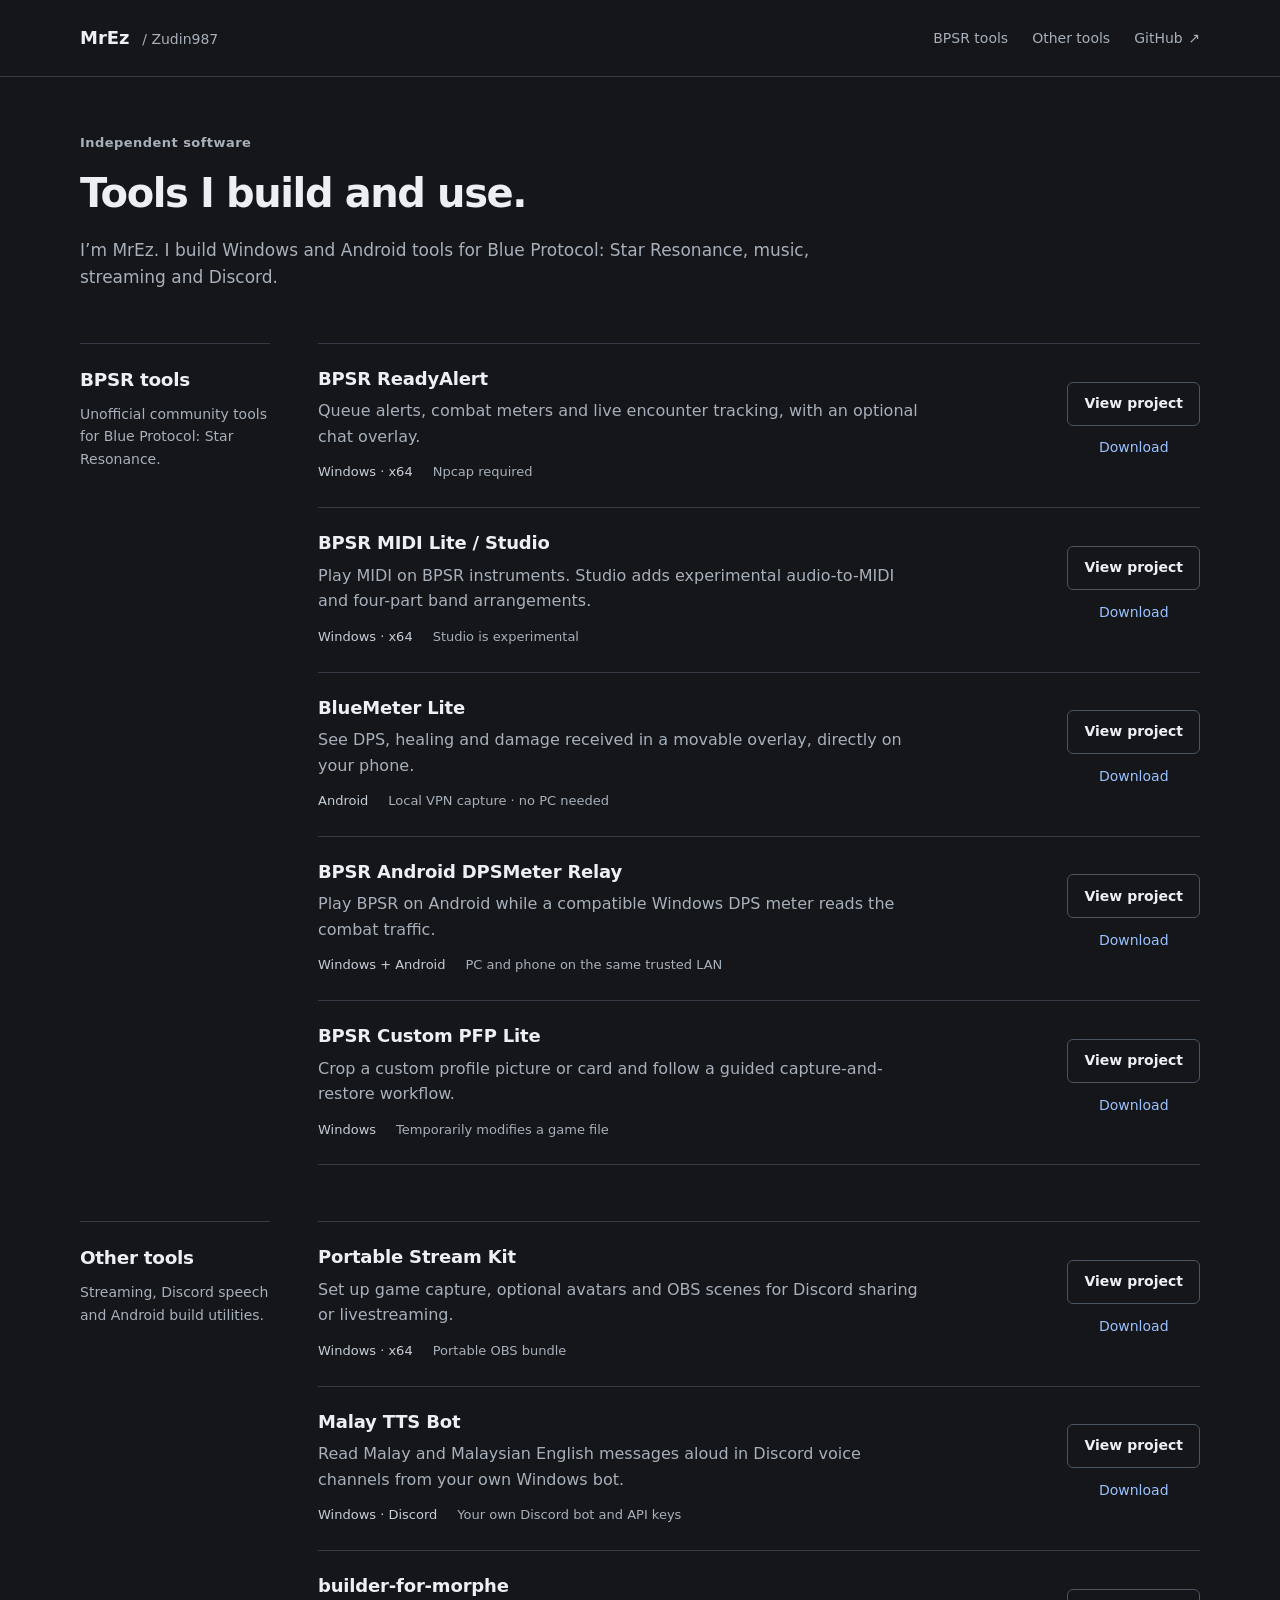
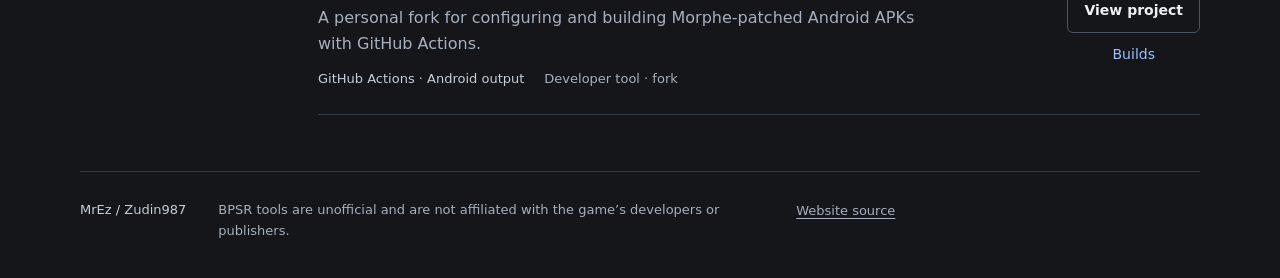
==== commit 9e18f818: "Update homepage intro name" ====
--- a/index.html
+++ b/index.html
@@ -31,14 +31,14 @@
     <section class="intro" aria-labelledby="intro-title">
       <p class="eyebrow">Independent software</p>
       <h1 id="intro-title">Tools I build and use.</h1>
-      <p>I’m Zudin987, also known as MrEz. I build Windows and Android tools for Blue Protocol: Star Resonance, music, streaming and Discord.</p>
+      <p>I’m MrEz. I build Windows and Android tools for Blue Protocol: Star Resonance, music, streaming and Discord.</p>
     </section><section id="bpsr-tools" class="catalog-section" aria-labelledby="bpsr-tools-title">
           <div class="category-heading"><h2 id="bpsr-tools-title">BPSR tools</h2><p>Unofficial community tools for Blue Protocol: Star Resonance.</p></div>
           <div class="project-list"><article class="project-row" aria-labelledby="readyalert-title">
       <div class="project-copy">
         <h3 id="readyalert-title"><a href="/projects/readyalert/">BPSR ReadyAlert</a></h3>
         <p>Queue alerts, combat meters and live encounter tracking, with an optional chat overlay.</p>
-        <p class="project-meta"><span>Windows · x64</span><span>Npcap required</span></p>
+        <p class="project-meta"><span>Windows · x64</span> <span>Npcap required</span></p>
       </div>
       <div class="row-actions">
         <a href="/projects/readyalert/" class="button secondary" aria-label="View BPSR ReadyAlert">View project</a>
@@ -48,7 +48,7 @@
       <div class="project-copy">
         <h3 id="bpsr-midi-title"><a href="/projects/bpsr-midi/">BPSR MIDI Lite / Studio</a></h3>
         <p>Play MIDI on BPSR instruments. Studio adds experimental audio-to-MIDI and four-part band arrangements.</p>
-        <p class="project-meta"><span>Windows · x64</span><span>Studio is experimental</span></p>
+        <p class="project-meta"><span>Windows · x64</span> <span>Studio is experimental</span></p>
       </div>
       <div class="row-actions">
         <a href="/projects/bpsr-midi/" class="button secondary" aria-label="View BPSR MIDI Lite / Studio">View project</a>
@@ -58,7 +58,7 @@
       <div class="project-copy">
         <h3 id="bluemeter-title"><a href="/projects/bluemeter/">BlueMeter Lite</a></h3>
         <p>See DPS, healing and damage received in a movable overlay, directly on your phone.</p>
-        <p class="project-meta"><span>Android</span><span>Local VPN capture · no PC needed</span></p>
+        <p class="project-meta"><span>Android</span> <span>Local VPN capture · no PC needed</span></p>
       </div>
       <div class="row-actions">
         <a href="/projects/bluemeter/" class="button secondary" aria-label="View BlueMeter Lite">View project</a>
@@ -68,7 +68,7 @@
       <div class="project-copy">
         <h3 id="android-relay-title"><a href="/projects/android-relay/">BPSR Android DPSMeter Relay</a></h3>
         <p>Play BPSR on Android while a compatible Windows DPS meter reads the combat traffic.</p>
-        <p class="project-meta"><span>Windows + Android</span><span>PC and phone on the same trusted LAN</span></p>
+        <p class="project-meta"><span>Windows + Android</span> <span>PC and phone on the same trusted LAN</span></p>
       </div>
       <div class="row-actions">
         <a href="/projects/android-relay/" class="button secondary" aria-label="View BPSR Android DPSMeter Relay">View project</a>
@@ -78,7 +78,7 @@
       <div class="project-copy">
         <h3 id="custompfp-title"><a href="/projects/custompfp/">BPSR Custom PFP Lite</a></h3>
         <p>Crop a custom profile picture or card and follow a guided capture-and-restore workflow.</p>
-        <p class="project-meta"><span>Windows</span><span>Temporarily modifies a game file</span></p>
+        <p class="project-meta"><span>Windows</span> <span>Temporarily modifies a game file</span></p>
       </div>
       <div class="row-actions">
         <a href="/projects/custompfp/" class="button secondary" aria-label="View BPSR Custom PFP Lite">View project</a>
@@ -91,7 +91,7 @@
       <div class="project-copy">
         <h3 id="streamkit-title"><a href="/projects/streamkit/">Portable Stream Kit</a></h3>
         <p>Set up game capture, optional avatars and OBS scenes for Discord sharing or livestreaming.</p>
-        <p class="project-meta"><span>Windows · x64</span><span>Portable OBS bundle</span></p>
+        <p class="project-meta"><span>Windows · x64</span> <span>Portable OBS bundle</span></p>
       </div>
       <div class="row-actions">
         <a href="/projects/streamkit/" class="button secondary" aria-label="View Portable Stream Kit">View project</a>
@@ -101,7 +101,7 @@
       <div class="project-copy">
         <h3 id="malay-tts-title"><a href="/projects/malay-tts/">Malay TTS Bot</a></h3>
         <p>Read Malay and Malaysian English messages aloud in Discord voice channels from your own Windows bot.</p>
-        <p class="project-meta"><span>Windows · Discord</span><span>Your own Discord bot and API keys</span></p>
+        <p class="project-meta"><span>Windows · Discord</span> <span>Your own Discord bot and API keys</span></p>
       </div>
       <div class="row-actions">
         <a href="/projects/malay-tts/" class="button secondary" aria-label="View Malay TTS Bot">View project</a>
@@ -111,7 +111,7 @@
       <div class="project-copy">
         <h3 id="morphe-builder-title"><a href="/projects/morphe-builder/">builder-for-morphe</a></h3>
         <p>A personal fork for configuring and building Morphe-patched Android APKs with GitHub Actions.</p>
-        <p class="project-meta"><span>GitHub Actions · Android output</span><span>Developer tool · fork</span></p>
+        <p class="project-meta"><span>GitHub Actions · Android output</span> <span>Developer tool · fork</span></p>
       </div>
       <div class="row-actions">
         <a href="/projects/morphe-builder/" class="button secondary" aria-label="View builder-for-morphe">View project</a>
--- a/styles.css
+++ b/styles.css
@@ -8,7 +8,7 @@
   --accent: #9bc1ff;
   --accent-hover: #bed7ff;
   font-family: "Segoe UI", system-ui, -apple-system, BlinkMacSystemFont, sans-serif;
-  font-size: 16px;
+  font-size: 100%;
   line-height: 1.6;
   background: var(--bg);
   color: var(--text);
@@ -104,7 +104,7 @@
 @media (max-width: 860px) {
   .catalog-section { grid-template-columns: 145px minmax(0, 1fr); gap: 1.75rem; }
   .project-row { grid-template-columns: minmax(0, 1fr); }
-  .row-actions { flex-direction: row; align-items: center; gap: 1rem; }
+  .row-actions { flex-direction: row; flex-wrap: wrap; align-items: center; gap: 1rem; }
   .project-layout { grid-template-columns: minmax(0, 1fr) 235px; gap: 2rem; }
   .project-aside { padding-left: 1.25rem; }
 }
